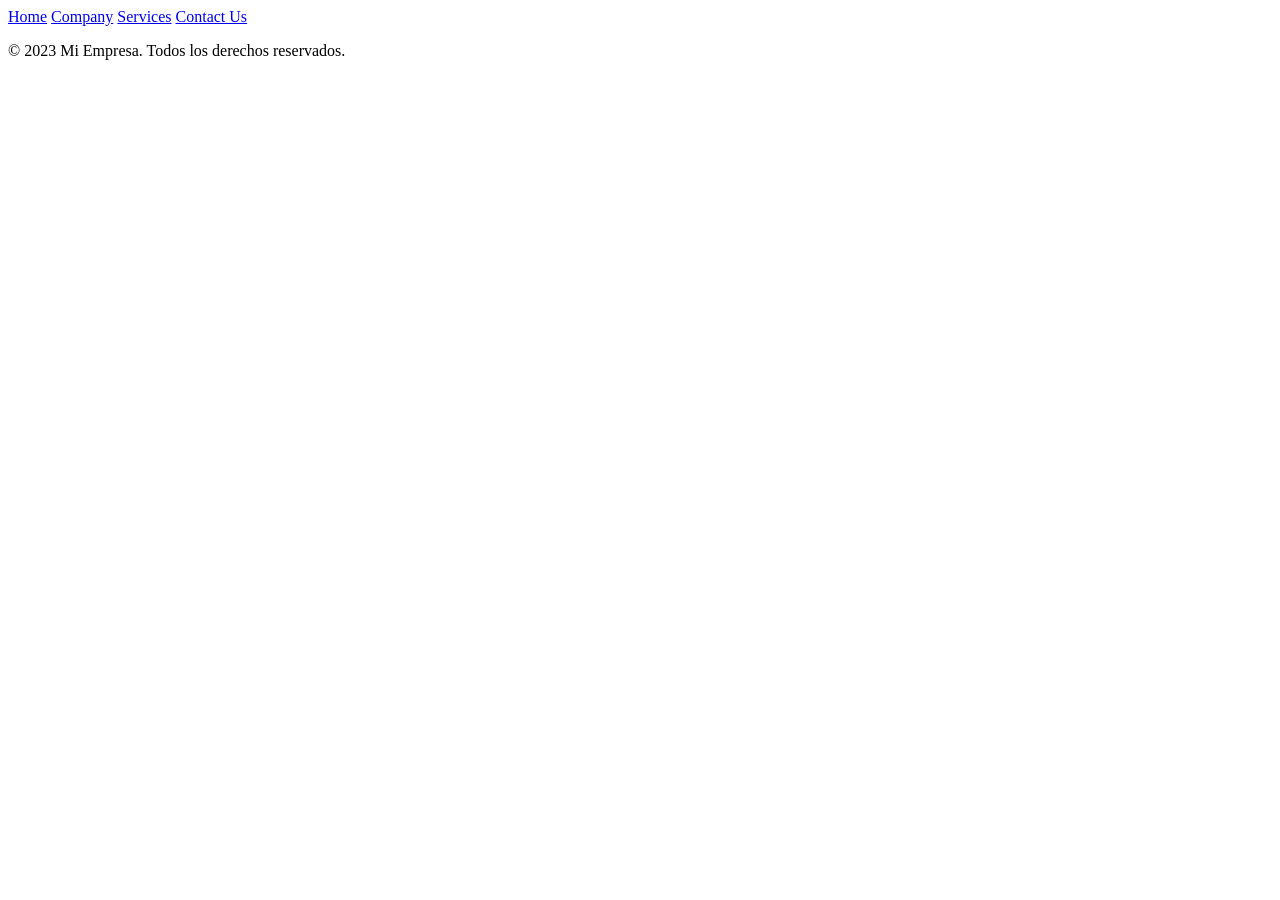
==== index.html @ 9d01617d "add files" ====
<!DOCTYPE html>
<html lang="en">

<head>
    <meta charset="UTF-8">
    <meta name="viewport" content="width=device-width, initial-scale=1.0">
    <title>Website</title>

    <!-- Global styles -->
    <link rel="stylesheet" href="/assets/css/global.css">

    <!-- Page styles -->
    <link rel="stylesheet" href="index.css">

    <!-- CDN Libraries -->
    <!-- Iconos Lucide -->
    <!-- Animaciones -->

</head>

<body>

    <!-- Web Components reutilizables -->
    <app-navbar></app-navbar>

    <main>
        <!-- contenido de la página -->
    </main>

    <app-footer></app-footer>

    <!-- Web Components -->
    <script src="/components/navbar.js"></script>
    <script src="/components/footer.js"></script>

    <!-- CDN Libraries -->
    <!-- Iconos Lucide -->
    <!-- Animaciones -->

    <!-- Global JS -->
    <script src="/assets/js/global.js"></script>

    <!-- Page JS -->
    <script src="index.js"></script>

</body>

</html>
---- assets/css/global.css ----
/* General styles */
---- index.css ----
/* Index Page Styles */
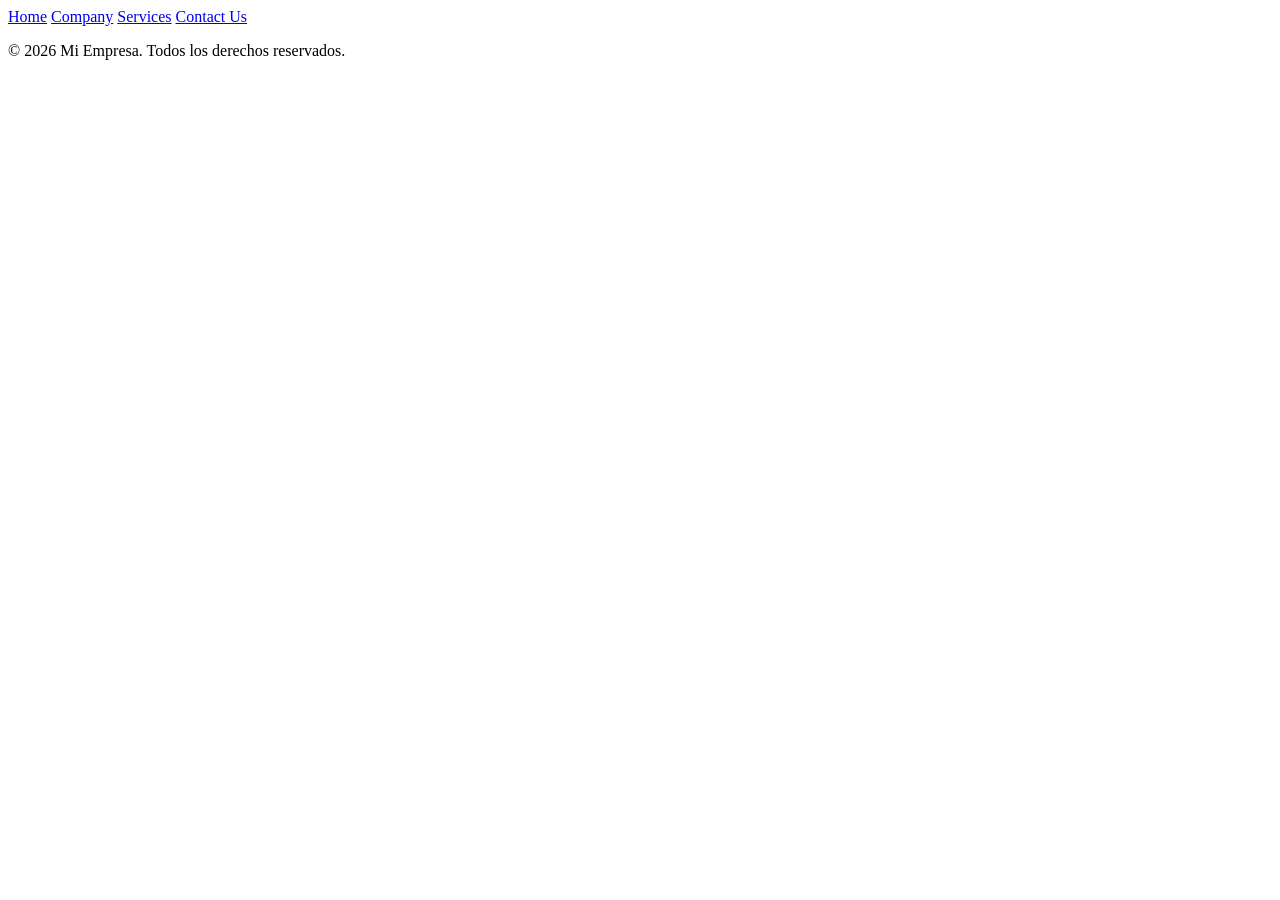
==== commit 20c797c1: "fix error" ====
--- a/index.html
+++ b/index.html
@@ -7,7 +7,7 @@
     <title>Website</title>
 
     <!-- Global styles -->
-    <link rel="stylesheet" href="/assets/css/global.css">
+    <link rel="stylesheet" href="assets/css/global.css">
 
     <!-- Page styles -->
     <link rel="stylesheet" href="index.css">
@@ -30,15 +30,15 @@
     <app-footer></app-footer>
 
     <!-- Web Components -->
-    <script src="/components/navbar.js"></script>
-    <script src="/components/footer.js"></script>
+    <script src="components/navbar.js"></script>
+    <script src="components/footer.js"></script>
 
     <!-- CDN Libraries -->
     <!-- Iconos Lucide -->
     <!-- Animaciones -->
 
     <!-- Global JS -->
-    <script src="/assets/js/global.js"></script>
+    <script src="assets/js/global.js"></script>
 
     <!-- Page JS -->
     <script src="index.js"></script>
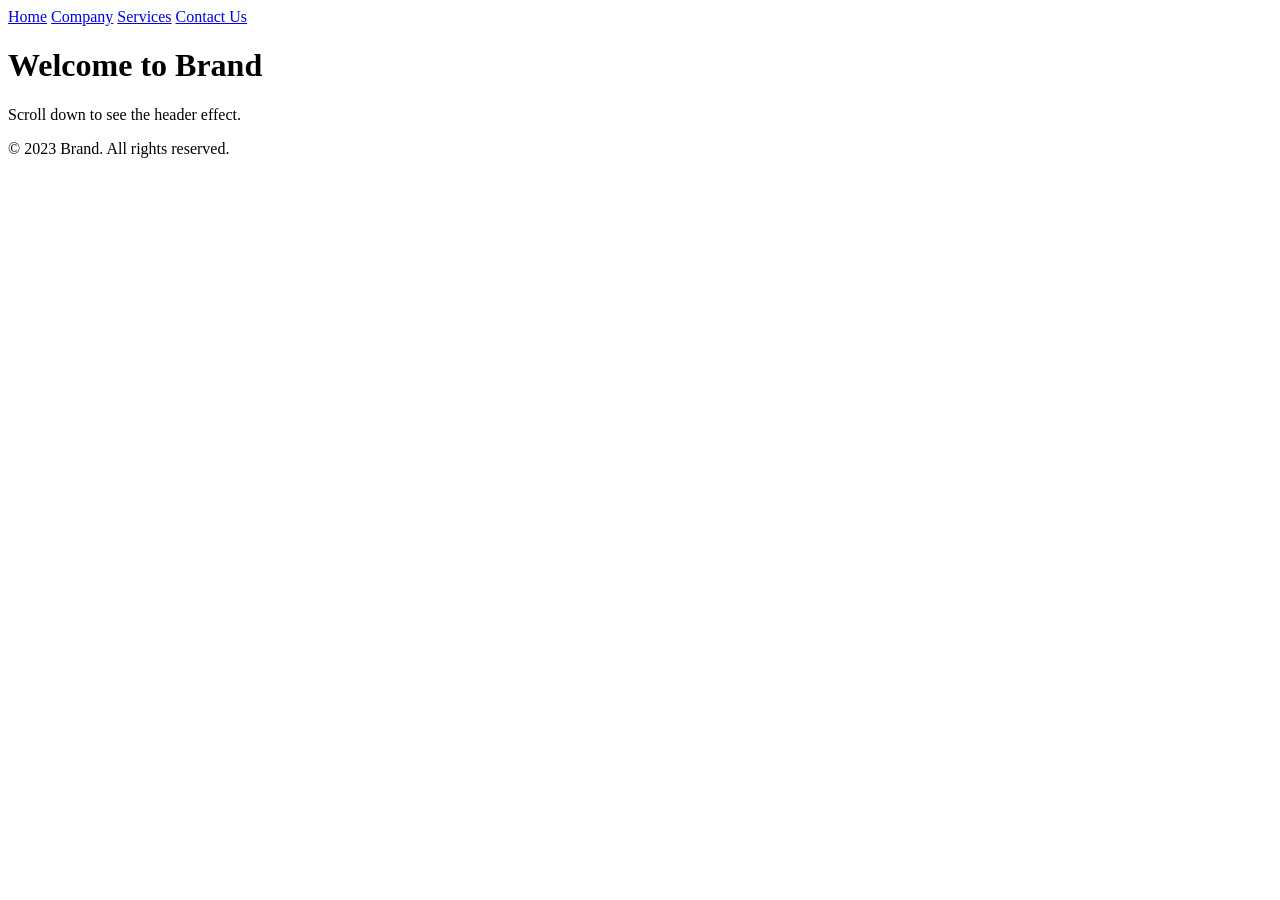
==== commit 74c6d37f: "refactor" ====
--- a/index.html
+++ b/index.html
@@ -12,30 +12,27 @@
     <!-- Page styles -->
     <link rel="stylesheet" href="index.css">
 
-    <!-- CDN Libraries -->
-    <!-- Iconos Lucide -->
-    <!-- Animaciones -->
-
 </head>
 
 <body>
 
-    <!-- Web Components reutilizables -->
-    <app-navbar></app-navbar>
+    <header>
+        <nav>
+            <a href="/index.html">Home</a>
+            <a href="/pages/company/">Company</a>
+            <a href="/pages/services/">Services</a>
+            <a href="/pages/contact/">Contact Us</a>
+        </nav>
+    </header>
 
     <main>
-        <!-- contenido de la página -->
+        <h1>Welcome to Brand</h1>
+        <p>Scroll down to see the header effect.</p>
     </main>
 
-    <app-footer></app-footer>
-
-    <!-- Web Components -->
-    <script src="components/navbar.js"></script>
-    <script src="components/footer.js"></script>
-
-    <!-- CDN Libraries -->
-    <!-- Iconos Lucide -->
-    <!-- Animaciones -->
+    <footer>
+        <p>&copy; 2023 Brand. All rights reserved.</p>
+    </footer>
 
     <!-- Global JS -->
     <script src="assets/js/global.js"></script>
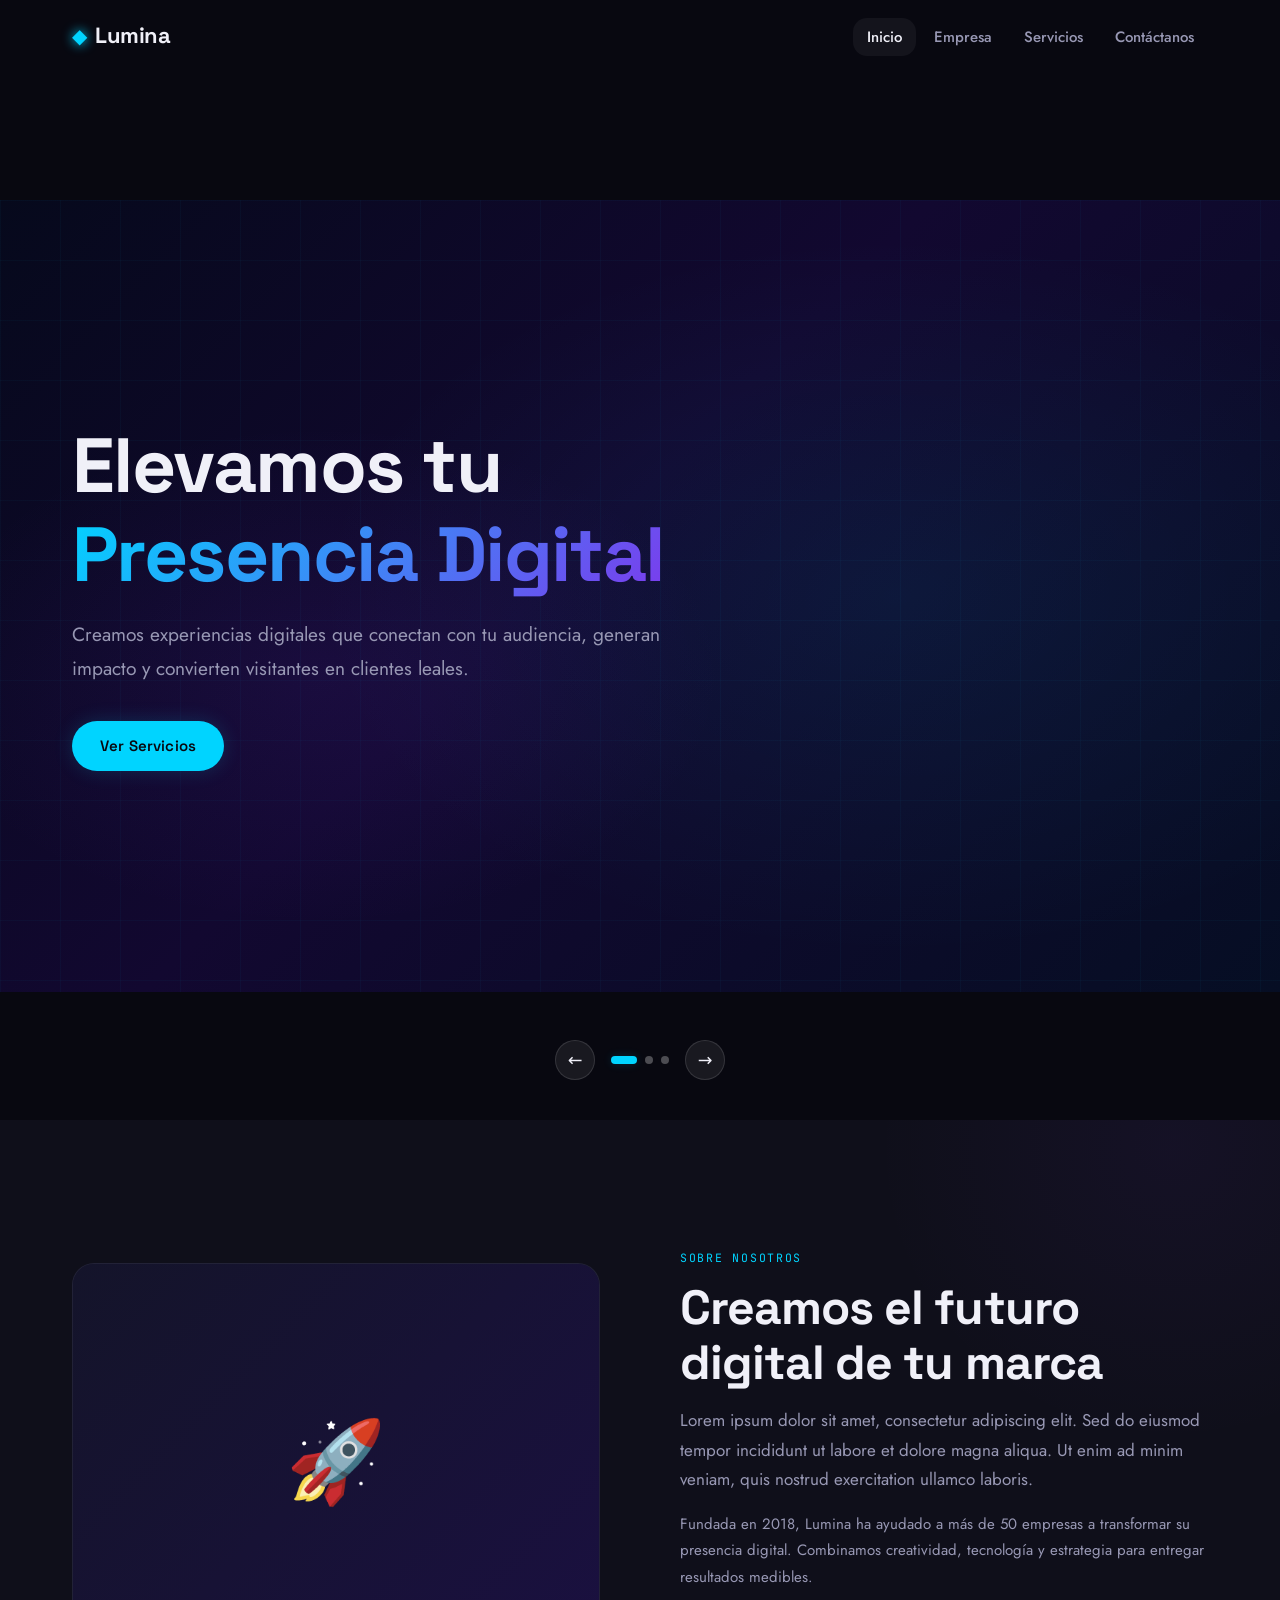
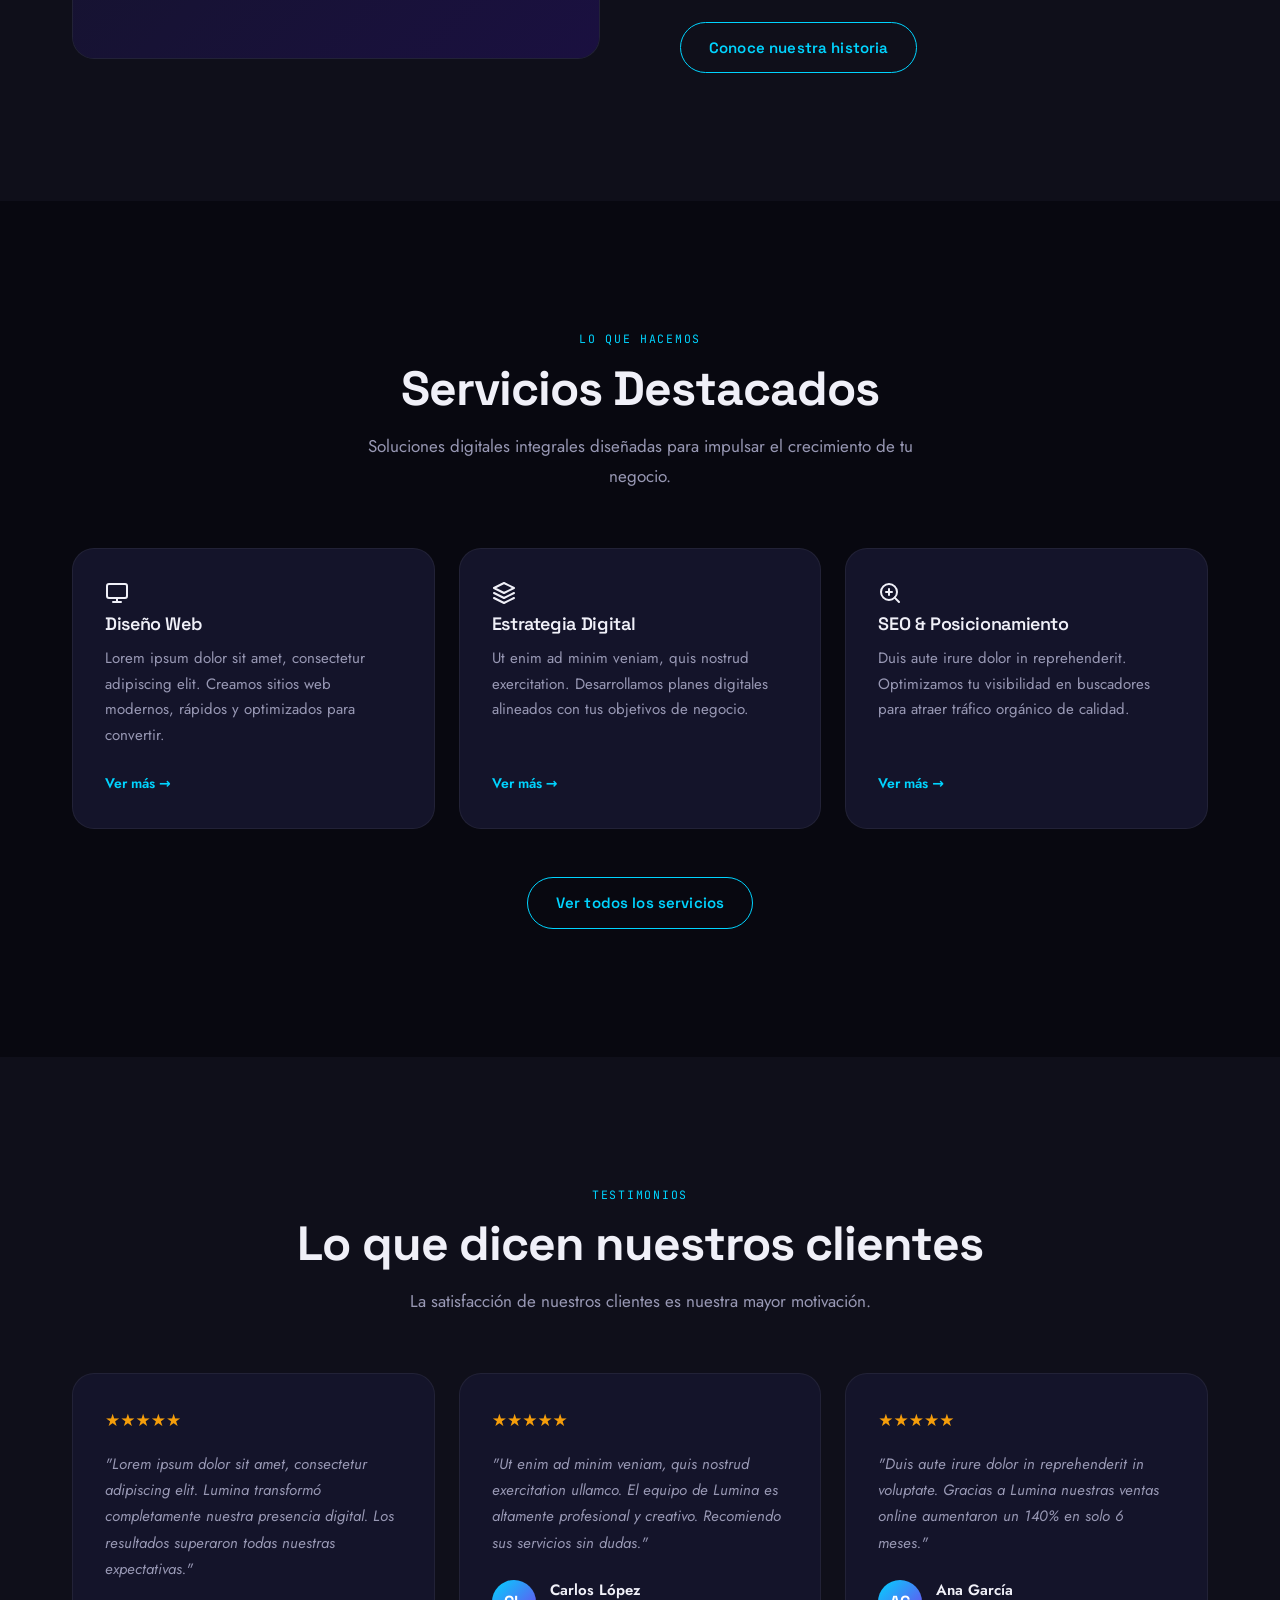
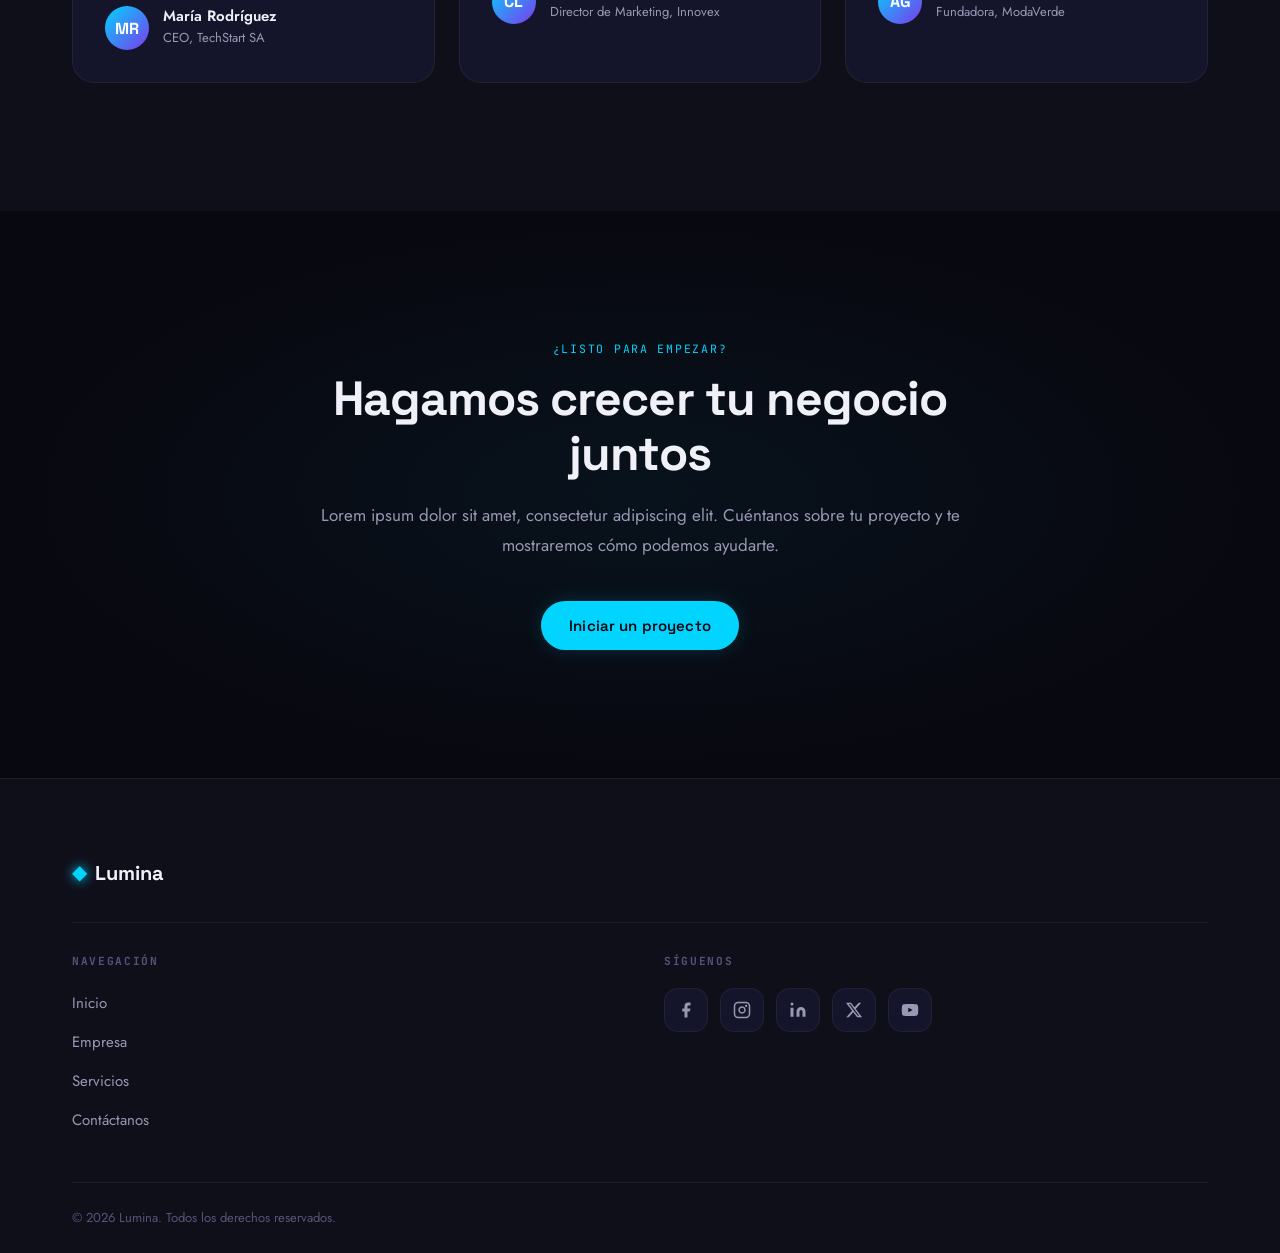
==== commit c3c5befe: "refactor: rebuild site with full responsive design system and 4-page structure" ====
--- a/index.html
+++ b/index.html
@@ -1,45 +1,301 @@
 <!DOCTYPE html>
-<html lang="en">
-
+<html lang="es">
 <head>
-    <meta charset="UTF-8">
-    <meta name="viewport" content="width=device-width, initial-scale=1.0">
-    <title>Website</title>
-
-    <!-- Global styles -->
-    <link rel="stylesheet" href="assets/css/global.css">
-
-    <!-- Page styles -->
-    <link rel="stylesheet" href="index.css">
-
+  <meta charset="UTF-8">
+  <meta name="viewport" content="width=device-width, initial-scale=1.0">
+  <meta name="description" content="Lumina — Agencia digital que eleva tu presencia online con diseño web, estrategia digital, branding y SEO. Contáctanos hoy.">
+  <meta name="robots" content="index, follow">
+  <meta property="og:title" content="Lumina — Agencia Digital">
+  <meta property="og:description" content="Diseño web, estrategia digital y branding para empresas que quieren destacar.">
+  <meta property="og:type" content="website">
+  <title>Lumina — Agencia Digital | Inicio</title>
+  <link rel="preconnect" href="https://fonts.googleapis.com">
+  <link rel="preconnect" href="https://fonts.gstatic.com" crossorigin>
+  <link href="https://fonts.googleapis.com/css2?family=Space+Grotesk:wght@400;500;600;700&family=Jost:wght@400;500;600&family=JetBrains+Mono:wght@400;500&display=swap" rel="stylesheet">
+  <link rel="stylesheet" href="css/styles.css">
 </head>
-
-<body>
-
-    <header>
-        <nav>
-            <a href="/index.html">Home</a>
-            <a href="/pages/company/">Company</a>
-            <a href="/pages/services/">Services</a>
-            <a href="/pages/contact/">Contact Us</a>
+<body class="page-body">
+
+  <a href="#main-content" class="skip-link">Saltar al contenido principal</a>
+
+  <!-- ── HEADER ── -->
+  <header class="site-header" id="site-header" role="banner">
+    <div class="container header-inner">
+      <a href="index.html" class="logo" aria-label="Lumina — Inicio">
+        <span class="logo-mark" aria-hidden="true">◆</span>
+        <span class="logo-text">Lumina</span>
+      </a>
+      <nav class="main-nav" id="main-nav" aria-label="Navegación principal">
+        <ul class="nav-list" role="list">
+          <li><a href="index.html" class="nav-link">Inicio</a></li>
+          <li><a href="empresa.html" class="nav-link">Empresa</a></li>
+          <li><a href="servicios.html" class="nav-link">Servicios</a></li>
+          <li><a href="contacto.html" class="nav-link">Contáctanos</a></li>
+        </ul>
+      </nav>
+      <button class="hamburger" id="hamburger" aria-label="Abrir menú de navegación" aria-expanded="false" aria-controls="mobile-nav">
+        <span aria-hidden="true"></span>
+        <span aria-hidden="true"></span>
+        <span aria-hidden="true"></span>
+      </button>
+    </div>
+  </header>
+
+  <!-- Mobile nav drawer -->
+  <nav class="mobile-nav" id="mobile-nav" aria-label="Navegación móvil" aria-hidden="true">
+    <ul class="mobile-nav-list" role="list">
+      <li><a href="index.html">Inicio</a></li>
+      <li><a href="empresa.html">Empresa</a></li>
+      <li><a href="servicios.html">Servicios</a></li>
+      <li><a href="contacto.html" class="btn-nav-mobile">Contáctanos</a></li>
+    </ul>
+  </nav>
+
+  <main id="main-content">
+
+    <!-- ── HERO SLIDER ── -->
+    <section class="hero" aria-label="Slider principal">
+      <div class="slider" id="hero-slider" aria-label="Presentación de servicios" role="region">
+
+        <!-- Slide 1 -->
+        <article class="slide slide-1 active" aria-hidden="false">
+          <div class="slide-grid" aria-hidden="true"></div>
+          <div class="container slide-content">
+            <h1>Elevamos tu<br><span class="gradient-text">Presencia Digital</span></h1>
+            <p>Creamos experiencias digitales que conectan con tu audiencia, generan impacto y convierten visitantes en clientes leales.</p>
+            <div class="slide-actions">
+              <a href="servicios.html" class="btn btn-primary">Ver Servicios</a>
+            </div>
+          </div>
+        </article>
+
+        <!-- Slide 2 -->
+        <article class="slide slide-2" aria-hidden="true">
+          <div class="slide-grid" aria-hidden="true"></div>
+          <div class="container slide-content">
+            <span class="slide-badge">Diseño &amp; Estrategia</span>
+            <h1>Soluciones que<br><span class="gradient-text">Transforman Negocios</span></h1>
+            <p>Lorem ipsum dolor sit amet, consectetur adipiscing elit. Desde branding hasta desarrollo web, ofrecemos soluciones integrales para tu empresa.</p>
+            <div class="slide-actions">
+              <a href="contacto.html" class="btn btn-primary">Empieza Hoy</a>
+            </div>
+          </div>
+        </article>
+
+        <!-- Slide 3 -->
+        <article class="slide slide-3" aria-hidden="true">
+          <div class="slide-grid" aria-hidden="true"></div>
+          <div class="container slide-content">
+            <span class="slide-badge">Resultados Reales</span>
+            <h1>Resultados que<br><span class="gradient-text">Hablan por Sí Solos</span></h1>
+            <p>Más de 200 proyectos entregados, 50+ clientes satisfechos y una trayectoria de crecimiento constante avalan nuestro trabajo.</p>
+            <div class="slide-actions">
+              <a href="contacto.html" class="btn btn-primary">Contáctanos</a>
+            </div>
+          </div>
+        </article>
+
+      </div><!-- /slider -->
+
+      <!-- Slider controls -->
+      <div class="slider-controls" aria-label="Controles del slider">
+        <button class="slider-btn" id="slider-prev" aria-label="Diapositiva anterior">&#8592;</button>
+        <div class="slider-dots" role="tablist" aria-label="Indicadores de diapositiva">
+          <button class="dot active" role="tab" aria-selected="true" aria-label="Ir a diapositiva 1"></button>
+          <button class="dot" role="tab" aria-selected="false" aria-label="Ir a diapositiva 2"></button>
+          <button class="dot" role="tab" aria-selected="false" aria-label="Ir a diapositiva 3"></button>
+        </div>
+        <button class="slider-btn" id="slider-next" aria-label="Siguiente diapositiva">&#8594;</button>
+      </div>
+    </section>
+
+    <!-- ── INTRO / ABOUT BRIEF ── -->
+    <section class="intro-section" aria-labelledby="intro-heading">
+      <div class="container intro-grid">
+        <!-- Image -->
+        <div class="intro-image-wrap" data-reveal="left">
+          <div class="image-ph" role="img" aria-label="Equipo Lumina trabajando">🚀</div>
+        </div>
+
+        <!-- Text -->
+        <div data-reveal="right">
+          <span class="label">Sobre Nosotros</span>
+          <h2 id="intro-heading" class="section-title">Creamos el futuro<br>digital de tu marca</h2>
+          <p class="section-sub">Lorem ipsum dolor sit amet, consectetur adipiscing elit. Sed do eiusmod tempor incididunt ut labore et dolore magna aliqua. Ut enim ad minim veniam, quis nostrud exercitation ullamco laboris.</p>
+          <p style="color:var(--text-2);margin-top:1rem;line-height:1.75;font-size:0.9375rem;">Fundada en 2018, Lumina ha ayudado a más de 50 empresas a transformar su presencia digital. Combinamos creatividad, tecnología y estrategia para entregar resultados medibles.</p>
+          <div style="margin-top:2rem;">
+            <a href="empresa.html" class="btn btn-outline">Conoce nuestra historia</a>
+          </div>
+
+        </div>
+      </div>
+    </section>
+
+    <!-- ── SERVICES PREVIEW ── -->
+    <section aria-labelledby="services-heading">
+      <div class="container">
+        <div class="section-header centered" data-reveal>
+          <span class="label">Lo que hacemos</span>
+          <h2 id="services-heading" class="section-title">Servicios Destacados</h2>
+          <p class="section-sub">Soluciones digitales integrales diseñadas para impulsar el crecimiento de tu negocio.</p>
+        </div>
+
+        <div class="cards-grid" role="list">
+          <!-- Card 1 -->
+          <article class="card" data-reveal data-delay="1" role="listitem">
+            <div class="card-icon" aria-hidden="true">
+              <svg viewBox="0 0 24 24" aria-hidden="true"><rect x="2" y="3" width="20" height="14" rx="2"/><path d="M8 21h8M12 17v4"/></svg>
+            </div>
+            <h3 class="card-title">Diseño Web</h3>
+            <p class="card-desc">Lorem ipsum dolor sit amet, consectetur adipiscing elit. Creamos sitios web modernos, rápidos y optimizados para convertir.</p>
+            <a href="servicios.html" class="card-link" aria-label="Ver más sobre Diseño Web">Ver más →</a>
+          </article>
+
+          <!-- Card 2 -->
+          <article class="card" data-reveal data-delay="2" role="listitem">
+            <div class="card-icon" aria-hidden="true">
+              <svg viewBox="0 0 24 24" aria-hidden="true"><path d="M12 2L2 7l10 5 10-5-10-5M2 17l10 5 10-5M2 12l10 5 10-5"/></svg>
+            </div>
+            <h3 class="card-title">Estrategia Digital</h3>
+            <p class="card-desc">Ut enim ad minim veniam, quis nostrud exercitation. Desarrollamos planes digitales alineados con tus objetivos de negocio.</p>
+            <a href="servicios.html" class="card-link" aria-label="Ver más sobre Estrategia Digital">Ver más →</a>
+          </article>
+
+          <!-- Card 3 -->
+          <article class="card" data-reveal data-delay="3" role="listitem">
+            <div class="card-icon" aria-hidden="true">
+              <svg viewBox="0 0 24 24" aria-hidden="true"><circle cx="11" cy="11" r="8"/><path d="m21 21-4.35-4.35M11 8v6M8 11h6"/></svg>
+            </div>
+            <h3 class="card-title">SEO &amp; Posicionamiento</h3>
+            <p class="card-desc">Duis aute irure dolor in reprehenderit. Optimizamos tu visibilidad en buscadores para atraer tráfico orgánico de calidad.</p>
+            <a href="servicios.html" class="card-link" aria-label="Ver más sobre SEO">Ver más →</a>
+          </article>
+        </div>
+
+        <div style="text-align:center;margin-top:3rem;" data-reveal>
+          <a href="servicios.html" class="btn btn-outline">Ver todos los servicios</a>
+        </div>
+      </div>
+    </section>
+
+    <!-- ── TESTIMONIALS ── -->
+    <section class="testimonials" aria-labelledby="testimonials-heading">
+      <div class="container">
+        <div class="section-header centered" data-reveal>
+          <span class="label">Testimonios</span>
+          <h2 id="testimonials-heading" class="section-title">Lo que dicen nuestros clientes</h2>
+          <p class="section-sub">La satisfacción de nuestros clientes es nuestra mayor motivación.</p>
+        </div>
+
+        <div class="testimonials-grid" role="list">
+          <article class="testimonial-card" data-reveal data-delay="1" role="listitem">
+            <div class="stars" aria-label="5 de 5 estrellas">★★★★★</div>
+            <p class="testimonial-text">"Lorem ipsum dolor sit amet, consectetur adipiscing elit. Lumina transformó completamente nuestra presencia digital. Los resultados superaron todas nuestras expectativas."</p>
+            <div class="author">
+              <div class="author-avatar" aria-hidden="true">MR</div>
+              <div>
+                <div class="author-name">María Rodríguez</div>
+                <div class="author-role">CEO, TechStart SA</div>
+              </div>
+            </div>
+          </article>
+
+          <article class="testimonial-card" data-reveal data-delay="2" role="listitem">
+            <div class="stars" aria-label="5 de 5 estrellas">★★★★★</div>
+            <p class="testimonial-text">"Ut enim ad minim veniam, quis nostrud exercitation ullamco. El equipo de Lumina es altamente profesional y creativo. Recomiendo sus servicios sin dudas."</p>
+            <div class="author">
+              <div class="author-avatar" aria-hidden="true">CL</div>
+              <div>
+                <div class="author-name">Carlos López</div>
+                <div class="author-role">Director de Marketing, Innovex</div>
+              </div>
+            </div>
+          </article>
+
+          <article class="testimonial-card" data-reveal data-delay="3" role="listitem">
+            <div class="stars" aria-label="5 de 5 estrellas">★★★★★</div>
+            <p class="testimonial-text">"Duis aute irure dolor in reprehenderit in voluptate. Gracias a Lumina nuestras ventas online aumentaron un 140% en solo 6 meses."</p>
+            <div class="author">
+              <div class="author-avatar" aria-hidden="true">AG</div>
+              <div>
+                <div class="author-name">Ana García</div>
+                <div class="author-role">Fundadora, ModaVerde</div>
+              </div>
+            </div>
+          </article>
+        </div>
+      </div>
+    </section>
+
+    <!-- ── CTA ── -->
+    <section class="cta-section" aria-labelledby="cta-heading">
+      <div class="container">
+        <div class="cta-inner" data-reveal>
+          <span class="label">¿Listo para empezar?</span>
+          <h2 id="cta-heading">Hagamos crecer tu negocio juntos</h2>
+          <p>Lorem ipsum dolor sit amet, consectetur adipiscing elit. Cuéntanos sobre tu proyecto y te mostraremos cómo podemos ayudarte.</p>
+          <div class="cta-actions">
+            <a href="contacto.html" class="btn btn-primary">Iniciar un proyecto</a>
+          </div>
+        </div>
+      </div>
+    </section>
+
+  </main>
+
+  <!-- ── FOOTER ── -->
+  <footer class="site-footer" role="contentinfo">
+    <div class="container">
+      <!-- Brand row -->
+      <div class="footer-brand-row">
+        <span class="logo-mark" aria-hidden="true">◆</span>
+        <span class="footer-logo-text">Lumina</span>
+      </div>
+
+      <!-- Two columns -->
+      <div class="footer-cols">
+        <!-- Col 1: Navigation -->
+        <nav aria-label="Navegación del pie de página">
+          <h2 class="footer-col-title">Navegación</h2>
+          <ul class="footer-nav-list" role="list">
+            <li><a href="index.html">Inicio</a></li>
+            <li><a href="empresa.html">Empresa</a></li>
+            <li><a href="servicios.html">Servicios</a></li>
+            <li><a href="contacto.html">Contáctanos</a></li>
+          </ul>
         </nav>
-    </header>
-
-    <main>
-        <h1>Welcome to Brand</h1>
-        <p>Scroll down to see the header effect.</p>
-    </main>
-
-    <footer>
-        <p>&copy; 2023 Brand. All rights reserved.</p>
-    </footer>
-
-    <!-- Global JS -->
-    <script src="assets/js/global.js"></script>
-
-    <!-- Page JS -->
-    <script src="index.js"></script>
-
+
+        <!-- Col 2: Social -->
+        <div>
+          <h2 class="footer-col-title">Síguenos</h2>
+          <div class="social-links" aria-label="Redes sociales">
+            <a href="#" class="social-link" aria-label="Facebook" rel="noopener noreferrer" target="_blank">
+              <svg viewBox="0 0 24 24" aria-hidden="true"><path d="M18 2h-3a5 5 0 0 0-5 5v3H7v4h3v8h4v-8h3l1-4h-4V7a1 1 0 0 1 1-1h3z"/></svg>
+            </a>
+            <a href="#" class="social-link" aria-label="Instagram" rel="noopener noreferrer" target="_blank">
+              <svg viewBox="0 0 24 24" aria-hidden="true"><rect x="2" y="2" width="20" height="20" rx="5" ry="5" style="fill:none;stroke:currentColor;stroke-width:2"/><path d="M16 11.37A4 4 0 1 1 12.63 8 4 4 0 0 1 16 11.37z" style="fill:none;stroke:currentColor;stroke-width:2"/><circle cx="17.5" cy="6.5" r="1.5"/></svg>
+            </a>
+            <a href="#" class="social-link" aria-label="LinkedIn" rel="noopener noreferrer" target="_blank">
+              <svg viewBox="0 0 24 24" aria-hidden="true"><path d="M16 8a6 6 0 0 1 6 6v7h-4v-7a2 2 0 0 0-2-2 2 2 0 0 0-2 2v7h-4v-7a6 6 0 0 1 6-6z"/><rect x="2" y="9" width="4" height="12"/><circle cx="4" cy="4" r="2"/></svg>
+            </a>
+            <a href="#" class="social-link" aria-label="X / Twitter" rel="noopener noreferrer" target="_blank">
+              <svg viewBox="0 0 24 24" aria-hidden="true"><path d="M18.244 2.25h3.308l-7.227 8.26 8.502 11.24H16.17l-5.214-6.817L4.99 21.75H1.68l7.73-8.835L1.254 2.25H8.08l4.713 6.231zm-1.161 17.52h1.833L7.084 4.126H5.117z"/></svg>
+            </a>
+            <a href="#" class="social-link" aria-label="YouTube" rel="noopener noreferrer" target="_blank">
+              <svg viewBox="0 0 24 24" aria-hidden="true"><path d="M22.54 6.42a2.78 2.78 0 0 0-1.94-1.96C18.88 4 12 4 12 4s-6.88 0-8.6.46a2.78 2.78 0 0 0-1.94 1.96A29 29 0 0 0 1 12a29 29 0 0 0 .46 5.58A2.78 2.78 0 0 0 3.4 19.6C5.12 20 12 20 12 20s6.88 0 8.6-.46a2.78 2.78 0 0 0 1.94-1.96A29 29 0 0 0 23 12a29 29 0 0 0-.46-5.58z"/><polygon points="9.75 15.02 15.5 12 9.75 8.98 9.75 15.02" style="fill:var(--bg)"/></svg>
+            </a>
+          </div>
+        </div>
+      </div>
+    </div>
+
+    <div class="footer-bottom">
+      <div class="container" style="display:flex;flex-wrap:wrap;justify-content:space-between;align-items:center;gap:0.5rem;">
+        <p class="footer-copy">&copy; 2026 Lumina. Todos los derechos reservados.</p>
+      </div>
+    </div>
+  </footer>
+
+  <script src="js/main.js"></script>
 </body>
-
 </html>
--- a/css/styles.css
+++ b/css/styles.css
@@ -0,0 +1,1308 @@
+/* =============================================================
+   LUMINA — Global Stylesheet v1.0
+   Dark-first · Mobile-first · Neon accents · SEO-ready
+   ============================================================= */
+
+/* ── 1. DESIGN TOKENS ── */
+:root {
+  /* Background palette */
+  --bg: #080810;
+  --bg-surface: #0f0f1a;
+  --bg-card: #14142a;
+  --bg-card-hover: #1a1a32;
+
+  /* Borders */
+  --border: rgba(255, 255, 255, 0.06);
+  --border-md: rgba(255, 255, 255, 0.12);
+
+  /* Accent colors */
+  --accent: #00d4ff;
+  --accent-hover: #33ddff;
+  --accent-glow: rgba(0, 212, 255, 0.16);
+  --accent-2: #7c3aed;
+  --accent-2-glow: rgba(124, 58, 237, 0.16);
+  --accent-amber: #f59e0b;
+
+  /* Text */
+  --text: #f0f0f8;
+  --text-2: #9898b4;
+  --text-3: #54547a;
+
+  /* Typography */
+  --font-display: 'Space Grotesk', system-ui, sans-serif;
+  --font-body: 'Jost', system-ui, -apple-system, sans-serif;
+  --font-mono: 'JetBrains Mono', 'Fira Code', monospace;
+
+  /* Fluid type scale */
+  --h1: clamp(2.4rem, 6vw, 5rem);
+  --h2: clamp(1.9rem, 4vw, 3rem);
+  --h3: clamp(1.2rem, 2.5vw, 1.625rem);
+  --body-size: clamp(1rem, 1.5vw, 1.0625rem);
+
+  /* Spacing */
+  --container: 1200px;
+  --pad: clamp(1rem, 4vw, 2rem);
+  --section: clamp(5rem, 10vw, 9rem);
+
+  /* Border radius */
+  --r-sm: 8px;
+  --r-md: 14px;
+  --r-lg: 22px;
+  --r-xl: 40px;
+
+  /* Shadows */
+  --shadow: 0 8px 32px rgba(0, 0, 0, 0.55);
+  --shadow-sm: 0 2px 8px rgba(0, 0, 0, 0.4);
+  --glow: 0 0 24px var(--accent-glow);
+
+  /* Transitions */
+  --ease: cubic-bezier(0.4, 0, 0.2, 1);
+  --t: 0.25s var(--ease);
+  --t-slow: 0.4s var(--ease);
+}
+
+/* ── 2. RESET & BASE ── */
+*, *::before, *::after {
+  box-sizing: border-box;
+  margin: 0;
+  padding: 0;
+}
+
+html {
+  scroll-behavior: smooth;
+  -webkit-text-size-adjust: 100%;
+}
+
+body {
+  font-family: var(--font-body);
+  font-size: var(--body-size);
+  line-height: 1.7;
+  color: var(--text);
+  background: var(--bg);
+  overflow-x: hidden;
+  -webkit-font-smoothing: antialiased;
+  -moz-osx-font-smoothing: grayscale;
+}
+
+img, video {
+  max-width: 100%;
+  height: auto;
+  display: block;
+}
+
+a {
+  color: inherit;
+  text-decoration: none;
+}
+
+ul, ol { list-style: none; }
+
+button {
+  border: none;
+  background: none;
+  cursor: pointer;
+  font-family: inherit;
+  font-size: inherit;
+  color: inherit;
+}
+
+input, textarea, select {
+  font-family: inherit;
+  font-size: inherit;
+}
+
+h1, h2, h3, h4, h5, h6 {
+  font-family: var(--font-display);
+  font-weight: 700;
+  line-height: 1.15;
+  letter-spacing: -0.02em;
+  color: var(--text);
+}
+
+/* ── 3. LAYOUT ── */
+.container {
+  width: 100%;
+  max-width: var(--container);
+  margin-inline: auto;
+  padding-inline: var(--pad);
+}
+
+section {
+  padding-block: var(--section);
+}
+
+/* ── 4. TYPOGRAPHY UTILITIES ── */
+.label {
+  font-family: var(--font-mono);
+  font-size: 0.72rem;
+  letter-spacing: 0.15em;
+  text-transform: uppercase;
+  color: var(--accent);
+  display: block;
+  margin-bottom: 0.75rem;
+}
+
+.section-title {
+  font-size: var(--h2);
+  margin-bottom: 1rem;
+}
+
+.section-sub {
+  font-size: var(--body-size);
+  color: var(--text-2);
+  max-width: 58ch;
+  line-height: 1.75;
+}
+
+.gradient-text {
+  background: linear-gradient(135deg, var(--accent) 0%, var(--accent-2) 100%);
+  -webkit-background-clip: text;
+  -webkit-text-fill-color: transparent;
+  background-clip: text;
+}
+
+.text-center { text-align: center; }
+
+/* ── 5. BUTTONS ── */
+.btn {
+  display: inline-flex;
+  align-items: center;
+  justify-content: center;
+  gap: 0.5rem;
+  padding: 0.75rem 1.75rem;
+  border-radius: var(--r-xl);
+  font-family: var(--font-display);
+  font-size: 0.9375rem;
+  font-weight: 600;
+  letter-spacing: 0.01em;
+  transition: var(--t);
+  white-space: nowrap;
+  cursor: pointer;
+}
+
+.btn-primary {
+  background: var(--accent);
+  color: #080810;
+  box-shadow: 0 0 20px var(--accent-glow);
+}
+.btn-primary:hover {
+  background: var(--accent-hover);
+  box-shadow: 0 0 32px rgba(0, 212, 255, 0.35);
+  transform: translateY(-2px);
+}
+
+.btn-secondary {
+  background: var(--accent-2);
+  color: #fff;
+  box-shadow: 0 0 20px var(--accent-2-glow);
+}
+.btn-secondary:hover {
+  background: #8b46f5;
+  box-shadow: 0 0 32px rgba(124, 58, 237, 0.35);
+  transform: translateY(-2px);
+}
+
+.btn-outline {
+  background: transparent;
+  color: var(--accent);
+  border: 1px solid var(--accent);
+}
+.btn-outline:hover {
+  background: var(--accent);
+  color: #080810;
+  box-shadow: var(--glow);
+  transform: translateY(-2px);
+}
+
+/* ── 6. HEADER & NAVIGATION ── */
+.site-header {
+  position: fixed;
+  top: 0;
+  left: 0;
+  right: 0;
+  z-index: 100;
+  transition: background var(--t-slow), border-color var(--t-slow), backdrop-filter var(--t-slow);
+  border-bottom: 1px solid transparent;
+}
+
+.site-header.scrolled {
+  background: rgba(8, 8, 16, 0.9);
+  backdrop-filter: blur(18px);
+  -webkit-backdrop-filter: blur(18px);
+  border-bottom-color: var(--border);
+}
+
+.header-inner {
+  display: flex;
+  align-items: center;
+  justify-content: space-between;
+  height: 72px;
+  gap: 2rem;
+}
+
+.logo {
+  display: flex;
+  align-items: center;
+  gap: 0.5rem;
+  font-family: var(--font-display);
+  font-size: 1.375rem;
+  font-weight: 700;
+  letter-spacing: -0.02em;
+  color: var(--text);
+  transition: color var(--t);
+  flex-shrink: 0;
+}
+.logo:hover { color: var(--accent); }
+
+.logo-mark {
+  color: var(--accent);
+  font-size: 1.25rem;
+  filter: drop-shadow(0 0 6px var(--accent));
+}
+
+/* Desktop nav */
+.main-nav { display: none; }
+
+@media (min-width: 768px) {
+  .main-nav { display: flex; }
+}
+
+.nav-list {
+  display: flex;
+  align-items: center;
+  gap: 0.25rem;
+}
+
+.nav-link {
+  font-size: 0.9375rem;
+  font-weight: 500;
+  color: var(--text-2);
+  padding: 0.5rem 0.875rem;
+  border-radius: var(--r-md);
+  transition: var(--t);
+}
+.nav-link:hover,
+.nav-link.active {
+  color: var(--text);
+  background: rgba(255, 255, 255, 0.05);
+}
+
+/* Hamburger button */
+.hamburger {
+  display: flex;
+  flex-direction: column;
+  justify-content: center;
+  align-items: center;
+  width: 44px;
+  height: 44px;
+  gap: 5px;
+  border-radius: var(--r-sm);
+  border: 1px solid var(--border);
+  transition: var(--t);
+}
+.hamburger:hover {
+  border-color: var(--accent);
+  background: var(--accent-glow);
+}
+@media (min-width: 768px) {
+  .hamburger { display: none; }
+}
+
+.hamburger span {
+  display: block;
+  width: 20px;
+  height: 2px;
+  background: var(--text);
+  border-radius: 2px;
+  transition: var(--t);
+  transform-origin: center;
+}
+.hamburger.open span:nth-child(1) { transform: translateY(7px) rotate(45deg); }
+.hamburger.open span:nth-child(2) { opacity: 0; transform: scaleX(0); }
+.hamburger.open span:nth-child(3) { transform: translateY(-7px) rotate(-45deg); }
+
+/* Mobile nav drawer */
+.mobile-nav {
+  position: fixed;
+  top: 72px;
+  left: 0;
+  right: 0;
+  background: rgba(8, 8, 16, 0.98);
+  backdrop-filter: blur(20px);
+  -webkit-backdrop-filter: blur(20px);
+  border-bottom: 1px solid var(--border);
+  padding: 1.5rem var(--pad) 2rem;
+  z-index: 99;
+  transform: translateY(-110%);
+  opacity: 0;
+  transition: transform var(--t-slow), opacity var(--t-slow);
+  pointer-events: none;
+}
+.mobile-nav.open {
+  transform: translateY(0);
+  opacity: 1;
+  pointer-events: all;
+}
+@media (min-width: 768px) {
+  .mobile-nav { display: none; }
+}
+
+.mobile-nav-list {
+  display: flex;
+  flex-direction: column;
+  gap: 0.5rem;
+}
+.mobile-nav-list a {
+  display: block;
+  padding: 0.875rem 1rem;
+  border-radius: var(--r-md);
+  font-size: 1.0625rem;
+  font-weight: 500;
+  color: var(--text-2);
+  transition: var(--t);
+  border: 1px solid transparent;
+}
+.mobile-nav-list a:hover,
+.mobile-nav-list a.active {
+  background: var(--bg-card);
+  color: var(--text);
+  border-color: var(--border);
+}
+
+/* Offset body for fixed header */
+.page-body {
+  padding-top: 72px;
+}
+
+/* ── 7. HERO SLIDER ── */
+.hero {
+  position: relative;
+  overflow: hidden;
+}
+
+.slider {
+  position: relative;
+}
+
+.slide {
+  display: none;
+  position: relative;
+  width: 100%;
+  /* Mobile: taller/portrait feel */
+  height: clamp(500px, 88vh, 700px);
+  align-items: center;
+  overflow: hidden;
+}
+
+@media (min-width: 768px) {
+  .slide {
+    /* Desktop: wide/horizontal feel */
+    height: clamp(580px, 88vh, 840px);
+  }
+}
+
+.slide.active {
+  display: flex;
+}
+
+/* Gradient placeholder backgrounds */
+.slide::before {
+  content: '';
+  position: absolute;
+  inset: 0;
+  z-index: 0;
+  background-size: cover;
+  background-position: center;
+}
+
+.slide-1::before {
+  background: linear-gradient(135deg, #06091c 0%, #120830 45%, #060e24 100%);
+}
+.slide-2::before {
+  background: linear-gradient(135deg, #091a06 0%, #060e30 45%, #180830 100%);
+}
+.slide-3::before {
+  background: linear-gradient(135deg, #1a0608 0%, #0c0618 45%, #06101c 100%);
+}
+
+/* Ambient glow overlays */
+.slide::after {
+  content: '';
+  position: absolute;
+  inset: 0;
+  background:
+    radial-gradient(ellipse 65% 65% at 70% 50%, rgba(0, 212, 255, 0.07) 0%, transparent 70%),
+    radial-gradient(ellipse 45% 45% at 25% 60%, rgba(124, 58, 237, 0.09) 0%, transparent 70%);
+  z-index: 1;
+  pointer-events: none;
+}
+
+/* Decorative grid lines */
+.slide-grid {
+  position: absolute;
+  inset: 0;
+  background-image:
+    linear-gradient(rgba(0, 212, 255, 0.03) 1px, transparent 1px),
+    linear-gradient(90deg, rgba(0, 212, 255, 0.03) 1px, transparent 1px);
+  background-size: 60px 60px;
+  z-index: 1;
+  pointer-events: none;
+}
+
+.slide-content {
+  position: relative;
+  z-index: 2;
+  padding-block: 2rem;
+}
+
+.slide h1 {
+  font-size: var(--h1);
+  color: var(--text);
+  margin-bottom: 1.25rem;
+  max-width: 14ch;
+}
+
+.slide p {
+  font-size: clamp(1rem, 2vw, 1.2rem);
+  color: var(--text-2);
+  max-width: 52ch;
+  margin-bottom: 2.25rem;
+  line-height: 1.75;
+}
+
+.slide-actions {
+  display: flex;
+  flex-wrap: wrap;
+  gap: 1rem;
+  align-items: center;
+}
+
+/* Slider controls */
+.slider-controls {
+  position: absolute;
+  bottom: 2.5rem;
+  left: 0;
+  right: 0;
+  z-index: 10;
+  display: flex;
+  align-items: center;
+  justify-content: center;
+  gap: 1rem;
+}
+
+.slider-dots {
+  display: flex;
+  gap: 0.5rem;
+  align-items: center;
+}
+
+.dot {
+  width: 8px;
+  height: 8px;
+  border-radius: 50%;
+  background: rgba(255, 255, 255, 0.28);
+  transition: var(--t);
+  cursor: pointer;
+  border: none;
+  padding: 0;
+}
+.dot.active {
+  background: var(--accent);
+  width: 26px;
+  border-radius: 4px;
+  box-shadow: 0 0 10px var(--accent-glow);
+}
+
+.slider-btn {
+  width: 40px;
+  height: 40px;
+  border-radius: 50%;
+  background: rgba(255, 255, 255, 0.07);
+  border: 1px solid var(--border-md);
+  color: var(--text);
+  display: flex;
+  align-items: center;
+  justify-content: center;
+  transition: var(--t);
+  font-size: 1.1rem;
+}
+.slider-btn:hover {
+  background: var(--accent);
+  border-color: var(--accent);
+  color: #080810;
+  box-shadow: 0 0 14px var(--accent-glow);
+}
+
+/* ── 8. HOME — SECTIONS ── */
+
+/* Intro/About brief */
+.intro-section {
+  background: var(--bg-surface);
+  position: relative;
+  overflow: hidden;
+}
+.intro-section::before {
+  content: '';
+  position: absolute;
+  top: -40%;
+  right: -15%;
+  width: 600px;
+  height: 600px;
+  background: radial-gradient(circle, rgba(124, 58, 237, 0.055) 0%, transparent 70%);
+  pointer-events: none;
+}
+
+.intro-grid {
+  display: grid;
+  grid-template-columns: 1fr;
+  gap: 3.5rem;
+  align-items: center;
+}
+@media (min-width: 900px) {
+  .intro-grid {
+    grid-template-columns: 1fr 1fr;
+    gap: 5rem;
+  }
+}
+
+.intro-image-wrap {
+  position: relative;
+  border-radius: var(--r-lg);
+  overflow: hidden;
+  aspect-ratio: 4 / 3;
+  background: var(--bg-card);
+  border: 1px solid var(--border);
+}
+
+.image-ph {
+  width: 100%;
+  height: 100%;
+  display: flex;
+  align-items: center;
+  justify-content: center;
+  background: linear-gradient(135deg, #14142a, #1a1040);
+  font-size: 5rem;
+}
+
+.stat-number {
+  font-family: var(--font-display);
+  font-size: clamp(1.75rem, 3vw, 2.25rem);
+  font-weight: 700;
+  color: var(--accent);
+  line-height: 1;
+  margin-bottom: 0.25rem;
+}
+
+.stat-label {
+  font-size: 0.78rem;
+  color: var(--text-2);
+  letter-spacing: 0.03em;
+}
+
+/* Section header block */
+.section-header {
+  margin-bottom: 3.5rem;
+}
+.section-header.centered {
+  text-align: center;
+}
+.section-header.centered .section-sub {
+  margin-inline: auto;
+}
+
+/* Service / General cards grid */
+.cards-grid {
+  display: grid;
+  grid-template-columns: 1fr;
+  gap: 1.5rem;
+}
+@media (min-width: 580px) {
+  .cards-grid { grid-template-columns: repeat(2, 1fr); }
+}
+@media (min-width: 900px) {
+  .cards-grid { grid-template-columns: repeat(3, 1fr); }
+}
+
+/* Card */
+.card {
+  background: var(--bg-card);
+  border: 1px solid var(--border);
+  border-radius: var(--r-lg);
+  padding: 2rem;
+  transition: var(--t);
+  position: relative;
+  overflow: hidden;
+  display: flex;
+  flex-direction: column;
+}
+
+.card:hover {
+  background: var(--bg-card-hover);
+  border-color: var(--border-md);
+  transform: translateY(-5px);
+  box-shadow: var(--shadow);
+}
+
+.card-icon svg {
+  width: 24px;
+  height: 24px;
+  stroke: currentColor;
+  fill: none;
+  stroke-width: 2;
+  stroke-linecap: round;
+  stroke-linejoin: round;
+}
+
+.card-title {
+  font-size: 1.125rem;
+  font-weight: 600;
+  margin-bottom: 0.75rem;
+  color: var(--text);
+}
+
+.card-desc {
+  font-size: 0.9375rem;
+  color: var(--text-2);
+  line-height: 1.7;
+  flex: 1;
+}
+
+.card-link {
+  display: inline-flex;
+  align-items: center;
+  gap: 0.375rem;
+  font-size: 0.875rem;
+  font-weight: 600;
+  color: var(--accent);
+  margin-top: 1.5rem;
+  transition: var(--t);
+}
+.card-link:hover { gap: 0.65rem; }
+
+/* Testimonials */
+.testimonials {
+  background: var(--bg-surface);
+}
+
+.testimonials-grid {
+  display: grid;
+  grid-template-columns: 1fr;
+  gap: 1.5rem;
+}
+@media (min-width: 680px) {
+  .testimonials-grid { grid-template-columns: repeat(2, 1fr); }
+}
+@media (min-width: 1000px) {
+  .testimonials-grid { grid-template-columns: repeat(3, 1fr); }
+}
+
+.testimonial-card {
+  background: var(--bg-card);
+  border: 1px solid var(--border);
+  border-radius: var(--r-lg);
+  padding: 2rem;
+  transition: var(--t);
+  position: relative;
+}
+.testimonial-card:hover {
+  border-color: var(--border-md);
+  transform: translateY(-4px);
+  box-shadow: var(--shadow);
+}
+
+.stars {
+  display: flex;
+  gap: 3px;
+  margin-bottom: 1rem;
+  color: var(--accent-amber);
+}
+
+.testimonial-text {
+  font-size: 0.9375rem;
+  color: var(--text-2);
+  line-height: 1.75;
+  font-style: italic;
+  margin-bottom: 1.5rem;
+}
+
+.author {
+  display: flex;
+  align-items: center;
+  gap: 0.875rem;
+}
+
+.author-avatar {
+  width: 44px;
+  height: 44px;
+  border-radius: 50%;
+  background: linear-gradient(135deg, var(--accent), var(--accent-2));
+  display: flex;
+  align-items: center;
+  justify-content: center;
+  font-family: var(--font-display);
+  font-weight: 700;
+  font-size: 1rem;
+  color: #fff;
+  flex-shrink: 0;
+}
+
+.author-name {
+  font-weight: 600;
+  font-size: 0.9375rem;
+  color: var(--text);
+  line-height: 1.3;
+}
+
+.author-role {
+  font-size: 0.8125rem;
+  color: var(--text-2);
+}
+
+/* CTA section */
+.cta-section {
+  background: var(--bg);
+  position: relative;
+  overflow: hidden;
+  text-align: center;
+}
+.cta-section::before {
+  content: '';
+  position: absolute;
+  inset: 0;
+  background: radial-gradient(ellipse 70% 70% at 50% 50%, rgba(0, 212, 255, 0.05) 0%, transparent 70%);
+  pointer-events: none;
+}
+.cta-inner {
+  position: relative;
+  z-index: 1;
+  max-width: 640px;
+  margin-inline: auto;
+}
+.cta-inner h2 { font-size: var(--h2); margin-bottom: 1.25rem; }
+.cta-inner p { color: var(--text-2); font-size: 1.0625rem; margin-bottom: 2.5rem; line-height: 1.75; }
+.cta-actions { display: flex; flex-wrap: wrap; gap: 1rem; justify-content: center; }
+
+/* ── 9. PAGE HERO (inner pages) ── */
+.page-hero {
+  padding-block: clamp(5rem, 10vw, 8rem);
+  background: var(--bg-surface);
+  position: relative;
+  overflow: hidden;
+  border-bottom: 1px solid var(--border);
+}
+.page-hero::before {
+  content: '';
+  position: absolute;
+  top: -30%;
+  right: -10%;
+  width: 500px;
+  height: 500px;
+  background: radial-gradient(circle, rgba(0, 212, 255, 0.05) 0%, transparent 70%);
+  pointer-events: none;
+}
+.page-hero::after {
+  content: '';
+  position: absolute;
+  bottom: -30%;
+  left: -10%;
+  width: 400px;
+  height: 400px;
+  background: radial-gradient(circle, rgba(124, 58, 237, 0.06) 0%, transparent 70%);
+  pointer-events: none;
+}
+.page-hero-content {
+  position: relative;
+  z-index: 1;
+  max-width: 700px;
+}
+.page-hero h1 { font-size: var(--h1); margin-bottom: 1rem; }
+.page-hero p { font-size: 1.125rem; color: var(--text-2); max-width: 54ch; line-height: 1.75; }
+
+.breadcrumb {
+  display: flex;
+  align-items: center;
+  gap: 0.5rem;
+  font-size: 0.8125rem;
+  color: var(--text-3);
+  margin-bottom: 1.5rem;
+  font-family: var(--font-mono);
+}
+.breadcrumb a { color: var(--text-3); transition: color var(--t); }
+.breadcrumb a:hover { color: var(--accent); }
+.breadcrumb-sep { color: var(--text-3); margin-inline: 0.125rem; }
+.breadcrumb-current { color: var(--accent); }
+
+/* ── 10. COMPANY PAGE ── */
+.history-section { background: var(--bg); }
+
+.history-grid {
+  display: grid;
+  grid-template-columns: 1fr;
+  gap: 3.5rem;
+  align-items: center;
+}
+@media (min-width: 900px) {
+  .history-grid {
+    grid-template-columns: 1fr 1fr;
+    gap: 5rem;
+  }
+  .history-grid.reverse > :first-child { order: 2; }
+  .history-grid.reverse > :last-child { order: 1; }
+}
+
+.image-block {
+  position: relative;
+  border-radius: var(--r-lg);
+  overflow: hidden;
+  aspect-ratio: 4 / 3;
+  background: var(--bg-card);
+  border: 1px solid var(--border);
+}
+
+/* Mission / Vision / Values */
+.mvv-section { background: var(--bg-surface); }
+
+.mvv-grid {
+  display: grid;
+  grid-template-columns: 1fr;
+  gap: 1.5rem;
+  margin-top: 3.5rem;
+}
+@media (min-width: 680px) {
+  .mvv-grid { grid-template-columns: repeat(2, 1fr); }
+}
+@media (min-width: 1000px) {
+  .mvv-grid { grid-template-columns: repeat(3, 1fr); }
+}
+
+.mvv-card {
+  background: var(--bg-card);
+  border: 1px solid var(--border);
+  border-radius: var(--r-lg);
+  padding: 2rem 2rem 2.5rem;
+  transition: var(--t);
+  position: relative;
+  overflow: hidden;
+}
+.mvv-card::before {
+  content: '';
+  position: absolute;
+  top: 0;
+  left: 0;
+  right: 0;
+  height: 3px;
+  background: linear-gradient(90deg, var(--accent), var(--accent-2));
+  opacity: 0;
+  transition: opacity var(--t-slow);
+}
+.mvv-card:hover {
+  background: var(--bg-card-hover);
+  border-color: var(--border-md);
+  transform: translateY(-5px);
+  box-shadow: var(--shadow);
+}
+.mvv-card:hover::before { opacity: 1; }
+
+.mvv-icon {
+  font-size: 2.5rem;
+  margin-bottom: 1.25rem;
+  line-height: 1;
+}
+.mvv-title {
+  font-size: 1.25rem;
+  font-weight: 700;
+  margin-bottom: 0.75rem;
+}
+.mvv-text {
+  font-size: 0.9375rem;
+  color: var(--text-2);
+  line-height: 1.75;
+}
+
+/* Values */
+.values-section { background: var(--bg); }
+
+.values-grid {
+  display: grid;
+  grid-template-columns: repeat(2, 1fr);
+  gap: 1rem;
+  margin-top: 3.5rem;
+}
+@media (min-width: 600px) { .values-grid { grid-template-columns: repeat(3, 1fr); } }
+@media (min-width: 900px) { .values-grid { grid-template-columns: repeat(4, 1fr); } }
+
+.value-item {
+  background: var(--bg-card);
+  border: 1px solid var(--border);
+  border-radius: var(--r-md);
+  padding: 1.5rem 1.25rem;
+  text-align: center;
+  transition: var(--t);
+}
+.value-item:hover {
+  border-color: var(--accent);
+  box-shadow: 0 0 18px var(--accent-glow);
+  transform: translateY(-3px);
+}
+.value-emoji { font-size: 2rem; margin-bottom: 0.75rem; display: block; }
+.value-name { font-size: 0.9375rem; font-weight: 600; margin-bottom: 0.25rem; }
+.value-desc { font-size: 0.8125rem; color: var(--text-2); line-height: 1.5; }
+
+/* ── 11. SERVICES PAGE ── */
+.services-full { background: var(--bg); }
+.services-full .cards-grid {
+  gap: 1.75rem;
+}
+
+/* ── 12. CONTACT PAGE ── */
+.contact-section { background: var(--bg); }
+
+.contact-grid {
+  display: grid;
+  grid-template-columns: 1fr;
+  gap: 4rem;
+  align-items: start;
+}
+@media (min-width: 900px) {
+  .contact-grid {
+    grid-template-columns: 1fr 1.5fr;
+    gap: 5rem;
+  }
+}
+
+/* Form card */
+.form-card {
+  background: var(--bg-card);
+  border: 1px solid var(--border);
+  border-radius: var(--r-xl);
+  padding: clamp(1.5rem, 4vw, 2.5rem);
+}
+
+.form-title { font-size: 1.5rem; margin-bottom: 0.5rem; }
+.form-sub { font-size: 0.9375rem; color: var(--text-2); margin-bottom: 2rem; line-height: 1.6; }
+
+.form-group { margin-bottom: 1.25rem; }
+
+.form-label {
+  display: block;
+  font-size: 0.875rem;
+  font-weight: 600;
+  color: var(--text);
+  margin-bottom: 0.5rem;
+}
+.form-label span { color: var(--accent); margin-left: 2px; }
+
+.form-input,
+.form-textarea {
+  width: 100%;
+  background: var(--bg-surface);
+  border: 1px solid var(--border);
+  border-radius: var(--r-sm);
+  padding: 0.75rem 1rem;
+  color: var(--text);
+  font-size: 0.9375rem;
+  transition: var(--t);
+  outline: none;
+}
+.form-input:focus,
+.form-textarea:focus {
+  border-color: var(--accent);
+  box-shadow: 0 0 0 3px var(--accent-glow);
+}
+.form-input::placeholder,
+.form-textarea::placeholder { color: var(--text-3); }
+.form-input.error,
+.form-textarea.error { border-color: #ef4444; }
+
+.form-textarea {
+  resize: vertical;
+  min-height: 140px;
+  line-height: 1.65;
+}
+
+.field-error {
+  font-size: 0.8125rem;
+  color: #ef4444;
+  margin-top: 0.375rem;
+  display: none;
+}
+.field-error.visible { display: block; }
+
+.form-submit {
+  width: 100%;
+  padding: 0.875rem;
+  font-size: 1rem;
+  margin-top: 0.5rem;
+}
+
+.form-success {
+  display: none;
+  padding: 1rem 1.25rem;
+  background: rgba(34, 197, 94, 0.1);
+  border: 1px solid rgba(34, 197, 94, 0.25);
+  border-radius: var(--r-md);
+  color: #22c55e;
+  font-size: 0.9375rem;
+  margin-top: 1rem;
+  text-align: center;
+}
+.form-success.visible { display: block; }
+
+/* Contact info side */
+.contact-info-title { font-size: 1.75rem; margin-bottom: 0.75rem; }
+.contact-info-desc { color: var(--text-2); line-height: 1.75; margin-bottom: 2.5rem; }
+
+.contact-items {
+  display: flex;
+  flex-direction: column;
+  gap: 1.25rem;
+  margin-bottom: 2.5rem;
+}
+
+.contact-item {
+  display: flex;
+  align-items: flex-start;
+  gap: 1rem;
+}
+
+.ci-icon {
+  width: 44px;
+  height: 44px;
+  border-radius: var(--r-md);
+  background: var(--accent-glow);
+  border: 1px solid rgba(0, 212, 255, 0.2);
+  display: flex;
+  align-items: center;
+  justify-content: center;
+  color: var(--accent);
+  flex-shrink: 0;
+}
+.ci-icon svg {
+  width: 20px;
+  height: 20px;
+  stroke: currentColor;
+  fill: none;
+  stroke-width: 2;
+  stroke-linecap: round;
+  stroke-linejoin: round;
+}
+
+.ci-label {
+  font-size: 0.75rem;
+  color: var(--text-3);
+  letter-spacing: 0.08em;
+  text-transform: uppercase;
+  font-family: var(--font-mono);
+  margin-bottom: 0.2rem;
+}
+.ci-value { font-size: 0.9375rem; color: var(--text); font-weight: 500; }
+
+/* Map placeholder */
+.map-ph {
+  width: 100%;
+  height: 220px;
+  background: var(--bg-card);
+  border: 1px dashed var(--border-md);
+  border-radius: var(--r-lg);
+  display: flex;
+  flex-direction: column;
+  align-items: center;
+  justify-content: center;
+  gap: 0.5rem;
+  margin-top: 2rem;
+  position: relative;
+  overflow: hidden;
+}
+.map-ph::before {
+  content: '';
+  position: absolute;
+  inset: 0;
+  background:
+    repeating-linear-gradient(0deg, transparent, transparent 29px, rgba(0, 212, 255, 0.03) 29px, rgba(0, 212, 255, 0.03) 30px),
+    repeating-linear-gradient(90deg, transparent, transparent 29px, rgba(0, 212, 255, 0.03) 29px, rgba(0, 212, 255, 0.03) 30px);
+  pointer-events: none;
+}
+.map-ph-icon { font-size: 2.25rem; opacity: 0.45; position: relative; z-index: 1; }
+.map-ph-text {
+  position: relative;
+  z-index: 1;
+  font-family: var(--font-mono);
+  font-size: 0.72rem;
+  letter-spacing: 0.1em;
+  color: var(--text-3);
+}
+
+/* ── 13. FOOTER ── */
+.site-footer {
+  background: var(--bg-surface);
+  border-top: 1px solid var(--border);
+  padding-top: clamp(3rem, 6vw, 5rem);
+}
+
+/* The two-column layout */
+.footer-cols {
+  display: grid;
+  grid-template-columns: 1fr;
+  gap: 3rem;
+  padding-bottom: 3rem;
+  border-bottom: 1px solid var(--border);
+}
+@media (min-width: 600px) {
+  .footer-cols {
+    grid-template-columns: 1fr 1fr;
+    align-items: start;
+  }
+}
+
+/* Optional branding row above columns */
+.footer-brand-row {
+  display: flex;
+  align-items: center;
+  gap: 0.5rem;
+  margin-bottom: 2rem;
+  padding-bottom: 2rem;
+  border-bottom: 1px solid var(--border);
+}
+.footer-logo-text {
+  font-family: var(--font-display);
+  font-size: 1.25rem;
+  font-weight: 700;
+}
+
+.footer-col-title {
+  font-family: var(--font-mono);
+  font-size: 0.7rem;
+  letter-spacing: 0.15em;
+  text-transform: uppercase;
+  color: var(--text-3);
+  margin-bottom: 1.25rem;
+}
+
+.footer-nav-list {
+  display: flex;
+  flex-direction: column;
+  gap: 0.625rem;
+}
+.footer-nav-list a {
+  font-size: 0.9375rem;
+  color: var(--text-2);
+  transition: var(--t);
+  display: inline-flex;
+  align-items: center;
+  gap: 0;
+}
+.footer-nav-list a:hover { color: var(--accent); gap: 0.375rem; }
+.footer-nav-list a::before {
+  content: '→';
+  font-size: 0.75rem;
+  color: var(--accent);
+  opacity: 0;
+  width: 0;
+  overflow: hidden;
+  transition: opacity var(--t), width var(--t);
+}
+.footer-nav-list a:hover::before { opacity: 1; width: 1.1rem; }
+
+.social-links {
+  display: flex;
+  flex-wrap: wrap;
+  gap: 0.75rem;
+}
+
+.social-link {
+  width: 44px;
+  height: 44px;
+  border-radius: var(--r-md);
+  background: var(--bg-card);
+  border: 1px solid var(--border);
+  display: flex;
+  align-items: center;
+  justify-content: center;
+  color: var(--text-2);
+  transition: var(--t);
+}
+.social-link:hover {
+  background: var(--accent);
+  border-color: var(--accent);
+  color: #080810;
+  box-shadow: 0 0 16px var(--accent-glow);
+  transform: translateY(-2px);
+}
+.social-link svg {
+  width: 18px;
+  height: 18px;
+  fill: currentColor;
+}
+
+.footer-bottom {
+  padding-block: 1.5rem;
+  display: flex;
+  flex-direction: column;
+  align-items: center;
+  gap: 0.5rem;
+  text-align: center;
+}
+@media (min-width: 640px) {
+  .footer-bottom {
+    flex-direction: row;
+    justify-content: space-between;
+    text-align: left;
+  }
+}
+.footer-copy { font-size: 0.8125rem; color: var(--text-3); }
+
+/* ── 14. SCROLL REVEAL ANIMATIONS ── */
+[data-reveal] {
+  opacity: 0;
+  transform: translateY(28px);
+  transition: opacity 0.65s var(--ease), transform 0.65s var(--ease);
+}
+[data-reveal].revealed {
+  opacity: 1;
+  transform: translateY(0);
+}
+[data-reveal="left"]  { transform: translateX(-28px); }
+[data-reveal="right"] { transform: translateX(28px); }
+[data-reveal="left"].revealed,
+[data-reveal="right"].revealed { transform: translateX(0); }
+
+[data-delay="1"] { transition-delay: 0.1s; }
+[data-delay="2"] { transition-delay: 0.2s; }
+[data-delay="3"] { transition-delay: 0.3s; }
+[data-delay="4"] { transition-delay: 0.4s; }
+[data-delay="5"] { transition-delay: 0.5s; }
+[data-delay="6"] { transition-delay: 0.6s; }
+
+/* ── 15. ACCESSIBILITY ── */
+.skip-link {
+  position: absolute;
+  top: -100px;
+  left: 1rem;
+  z-index: 999;
+  background: var(--accent);
+  color: #080810;
+  padding: 0.5rem 1rem;
+  border-radius: var(--r-sm);
+  font-weight: 700;
+  transition: top var(--t);
+}
+.skip-link:focus { top: 1rem; }
+
+:focus-visible {
+  outline: 2px solid var(--accent);
+  outline-offset: 3px;
+  border-radius: var(--r-sm);
+}
+
+/* ── 16. EXTRAS ── */
+::selection {
+  background: rgba(0, 212, 255, 0.2);
+  color: var(--text);
+}
+
+::-webkit-scrollbar { width: 6px; }
+::-webkit-scrollbar-track { background: var(--bg); }
+::-webkit-scrollbar-thumb { background: var(--border-md); border-radius: 3px; }
+::-webkit-scrollbar-thumb:hover { background: var(--accent); }
+
+hr.divider { height: 1px; background: var(--border); border: none; margin: 0; }
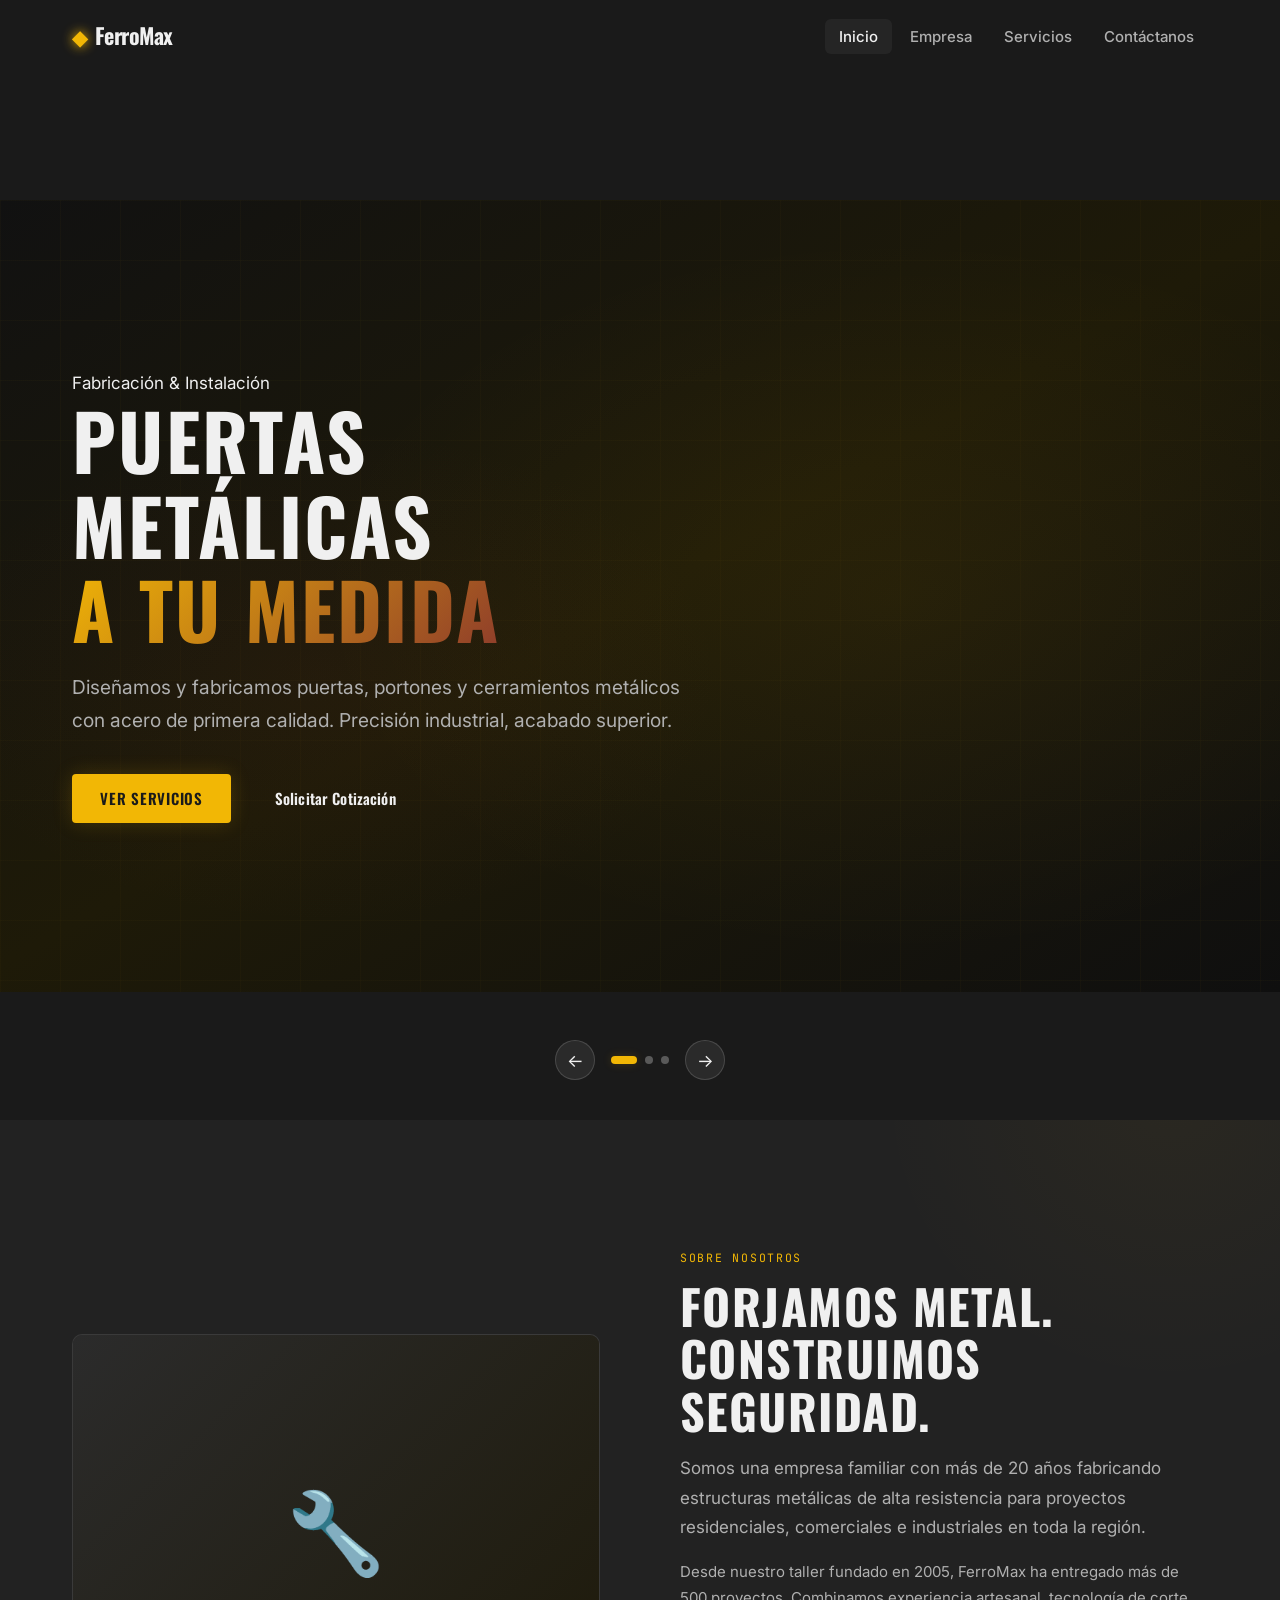
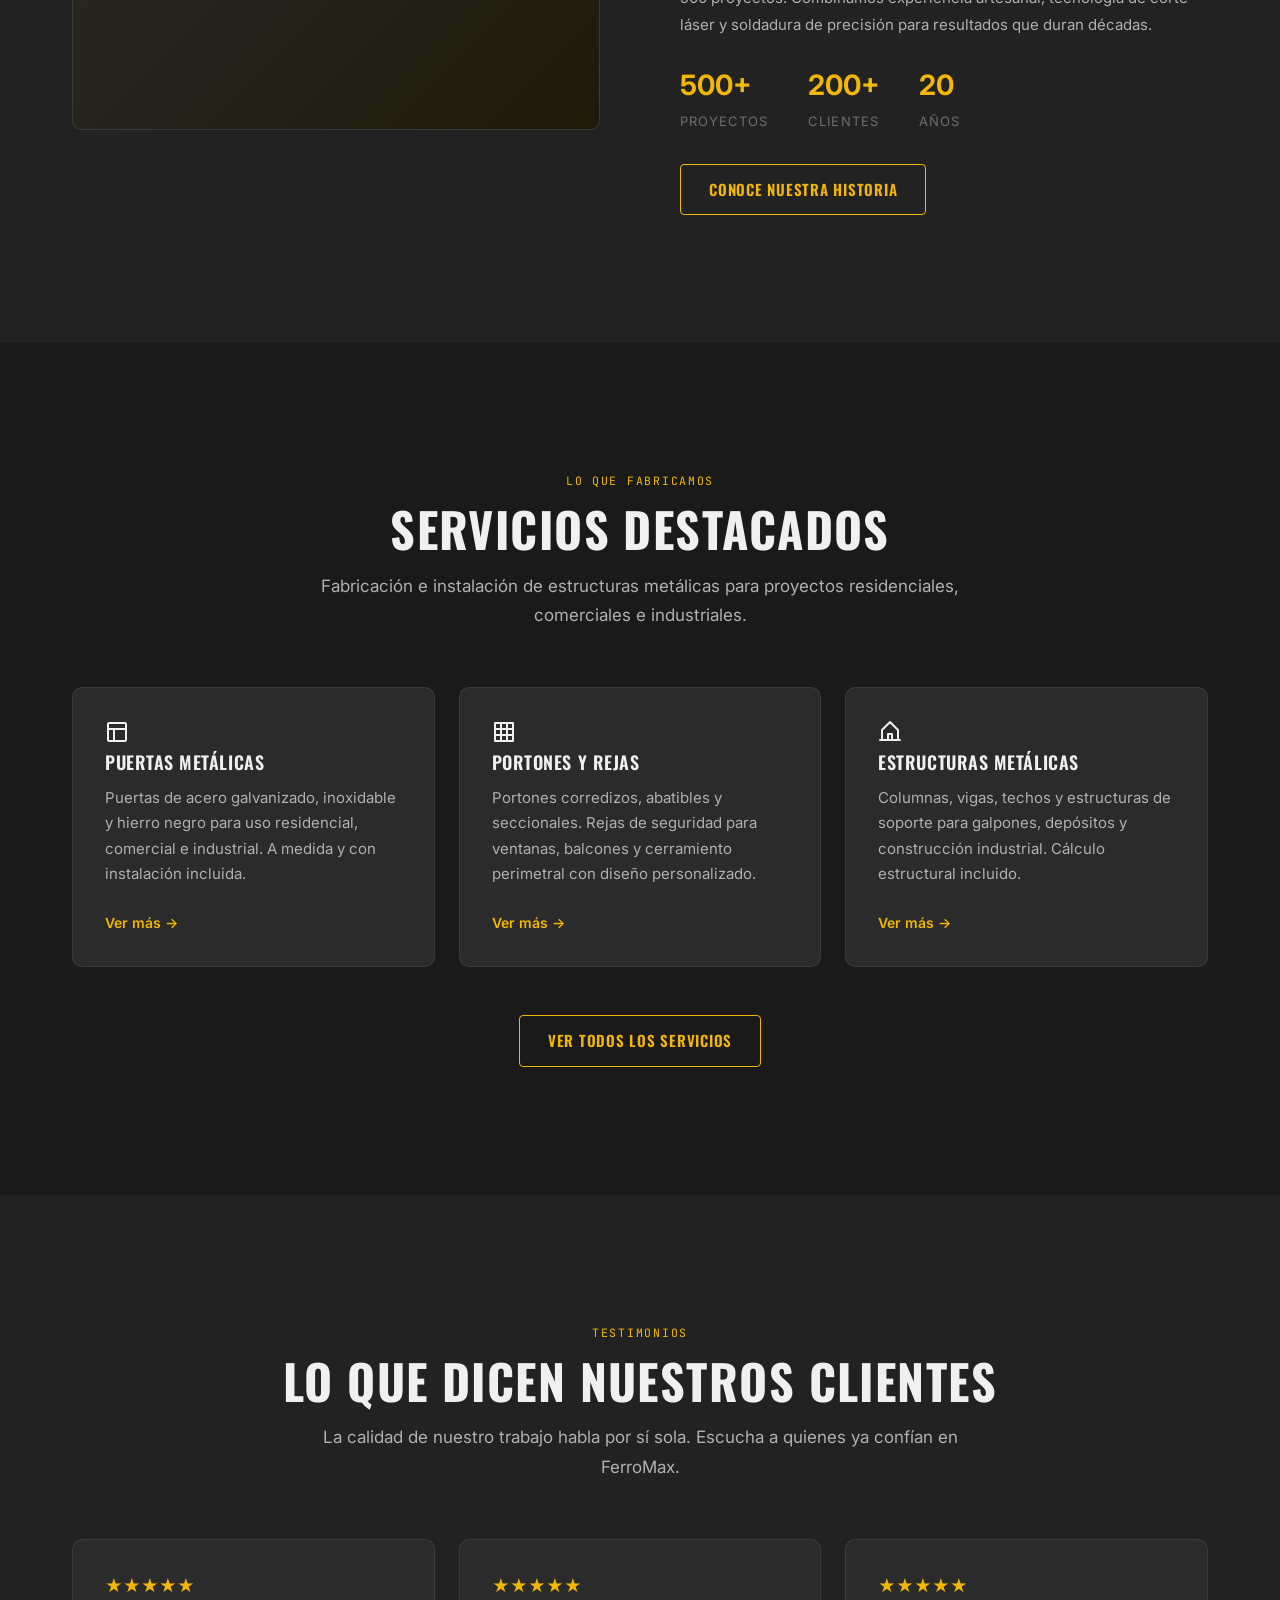
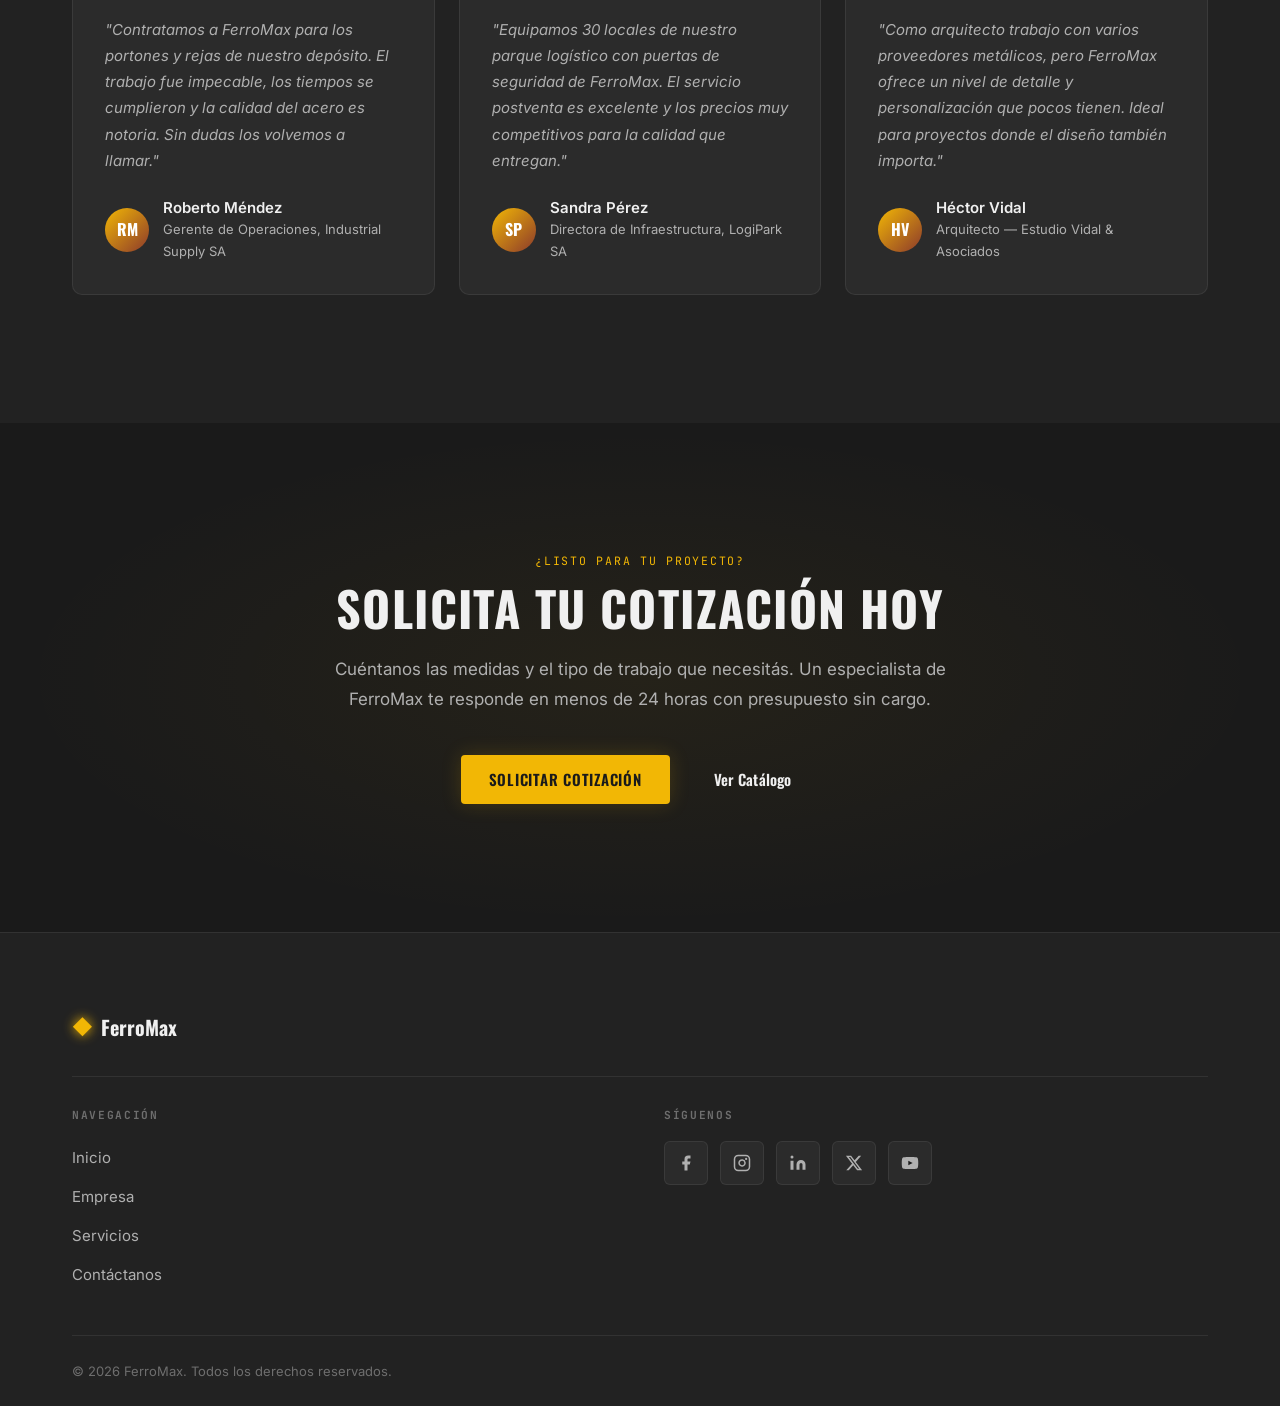
==== commit b9f70703: "feat: construction industry demo content" ====
--- a/index.html
+++ b/index.html
@@ -3,15 +3,15 @@
 <head>
   <meta charset="UTF-8">
   <meta name="viewport" content="width=device-width, initial-scale=1.0">
-  <meta name="description" content="Lumina — Agencia digital que eleva tu presencia online con diseño web, estrategia digital, branding y SEO. Contáctanos hoy.">
+  <meta name="description" content="FerroMax — Fabricación de puertas metálicas, portones, estructuras y herrería a medida. Más de 20 años de experiencia industrial.">
   <meta name="robots" content="index, follow">
-  <meta property="og:title" content="Lumina — Agencia Digital">
-  <meta property="og:description" content="Diseño web, estrategia digital y branding para empresas que quieren destacar.">
+  <meta property="og:title" content="FerroMax — Fabricación Metálica">
+  <meta property="og:description" content="Puertas metálicas, portones, estructuras y herrería de precisión. Calidad industrial a tu medida.">
   <meta property="og:type" content="website">
-  <title>Lumina — Agencia Digital | Inicio</title>
+  <title>FerroMax — Fabricación Metálica | Inicio</title>
   <link rel="preconnect" href="https://fonts.googleapis.com">
   <link rel="preconnect" href="https://fonts.gstatic.com" crossorigin>
-  <link href="https://fonts.googleapis.com/css2?family=Space+Grotesk:wght@400;500;600;700&family=Jost:wght@400;500;600&family=JetBrains+Mono:wght@400;500&display=swap" rel="stylesheet">
+  <link href="https://fonts.googleapis.com/css2?family=Oswald:wght@400;500;600;700&family=Inter:wght@400;500;600&family=JetBrains+Mono:wght@400;500&display=swap" rel="stylesheet">
   <link rel="stylesheet" href="css/styles.css">
 </head>
 <body class="page-body">
@@ -21,9 +21,9 @@
   <!-- ── HEADER ── -->
   <header class="site-header" id="site-header" role="banner">
     <div class="container header-inner">
-      <a href="index.html" class="logo" aria-label="Lumina — Inicio">
+      <a href="index.html" class="logo" aria-label="FerroMax — Inicio">
         <span class="logo-mark" aria-hidden="true">◆</span>
-        <span class="logo-text">Lumina</span>
+        <span class="logo-text">FerroMax</span>
       </a>
       <nav class="main-nav" id="main-nav" aria-label="Navegación principal">
         <ul class="nav-list" role="list">
@@ -61,10 +61,12 @@
         <article class="slide slide-1 active" aria-hidden="false">
           <div class="slide-grid" aria-hidden="true"></div>
           <div class="container slide-content">
-            <h1>Elevamos tu<br><span class="gradient-text">Presencia Digital</span></h1>
-            <p>Creamos experiencias digitales que conectan con tu audiencia, generan impacto y convierten visitantes en clientes leales.</p>
+            <span class="slide-badge">Fabricación &amp; Instalación</span>
+            <h1>Puertas Metálicas<br><span class="gradient-text">a Tu Medida</span></h1>
+            <p>Diseñamos y fabricamos puertas, portones y cerramientos metálicos con acero de primera calidad. Precisión industrial, acabado superior.</p>
             <div class="slide-actions">
               <a href="servicios.html" class="btn btn-primary">Ver Servicios</a>
+              <a href="contacto.html" class="btn btn-ghost">Solicitar Cotización</a>
             </div>
           </div>
         </article>
@@ -73,11 +75,11 @@
         <article class="slide slide-2" aria-hidden="true">
           <div class="slide-grid" aria-hidden="true"></div>
           <div class="container slide-content">
-            <span class="slide-badge">Diseño &amp; Estrategia</span>
-            <h1>Soluciones que<br><span class="gradient-text">Transforman Negocios</span></h1>
-            <p>Lorem ipsum dolor sit amet, consectetur adipiscing elit. Desde branding hasta desarrollo web, ofrecemos soluciones integrales para tu empresa.</p>
+            <span class="slide-badge">Ingeniería Metálica</span>
+            <h1>Estructuras que<br><span class="gradient-text">Soportan el Tiempo</span></h1>
+            <p>Construimos estructuras metálicas, escaleras, barandas y cerramientos para proyectos residenciales, comerciales e industriales.</p>
             <div class="slide-actions">
-              <a href="contacto.html" class="btn btn-primary">Empieza Hoy</a>
+              <a href="servicios.html" class="btn btn-primary">Explorar Catálogo</a>
             </div>
           </div>
         </article>
@@ -86,9 +88,9 @@
         <article class="slide slide-3" aria-hidden="true">
           <div class="slide-grid" aria-hidden="true"></div>
           <div class="container slide-content">
-            <span class="slide-badge">Resultados Reales</span>
-            <h1>Resultados que<br><span class="gradient-text">Hablan por Sí Solos</span></h1>
-            <p>Más de 200 proyectos entregados, 50+ clientes satisfechos y una trayectoria de crecimiento constante avalan nuestro trabajo.</p>
+            <span class="slide-badge">+20 Años de Experiencia</span>
+            <h1>Calidad que se Ve<br><span class="gradient-text">y se Siente</span></h1>
+            <p>Más de 500 proyectos entregados en obra, 200+ clientes satisfechos y dos décadas forjando excelencia metálica avalan nuestro trabajo.</p>
             <div class="slide-actions">
               <a href="contacto.html" class="btn btn-primary">Contáctanos</a>
             </div>
@@ -114,19 +116,23 @@
       <div class="container intro-grid">
         <!-- Image -->
         <div class="intro-image-wrap" data-reveal="left">
-          <div class="image-ph" role="img" aria-label="Equipo Lumina trabajando">🚀</div>
+          <div class="image-ph" role="img" aria-label="Taller FerroMax">🔧</div>
         </div>
 
         <!-- Text -->
         <div data-reveal="right">
           <span class="label">Sobre Nosotros</span>
-          <h2 id="intro-heading" class="section-title">Creamos el futuro<br>digital de tu marca</h2>
-          <p class="section-sub">Lorem ipsum dolor sit amet, consectetur adipiscing elit. Sed do eiusmod tempor incididunt ut labore et dolore magna aliqua. Ut enim ad minim veniam, quis nostrud exercitation ullamco laboris.</p>
-          <p style="color:var(--text-2);margin-top:1rem;line-height:1.75;font-size:0.9375rem;">Fundada en 2018, Lumina ha ayudado a más de 50 empresas a transformar su presencia digital. Combinamos creatividad, tecnología y estrategia para entregar resultados medibles.</p>
+          <h2 id="intro-heading" class="section-title">Forjamos metal.<br>Construimos seguridad.</h2>
+          <p class="section-sub">Somos una empresa familiar con más de 20 años fabricando estructuras metálicas de alta resistencia para proyectos residenciales, comerciales e industriales en toda la región.</p>
+          <p style="color:var(--text-2);margin-top:1rem;line-height:1.75;font-size:0.9375rem;">Desde nuestro taller fundado en 2005, FerroMax ha entregado más de 500 proyectos. Combinamos experiencia artesanal, tecnología de corte láser y soldadura de precisión para resultados que duran décadas.</p>
+          <div style="margin-top:1.5rem;display:flex;gap:2.5rem;flex-wrap:wrap;">
+            <div><div style="font-size:1.75rem;font-weight:700;color:var(--accent);">500+</div><div style="font-size:0.8125rem;color:var(--text-3);text-transform:uppercase;letter-spacing:0.08em;">Proyectos</div></div>
+            <div><div style="font-size:1.75rem;font-weight:700;color:var(--accent);">200+</div><div style="font-size:0.8125rem;color:var(--text-3);text-transform:uppercase;letter-spacing:0.08em;">Clientes</div></div>
+            <div><div style="font-size:1.75rem;font-weight:700;color:var(--accent);">20</div><div style="font-size:0.8125rem;color:var(--text-3);text-transform:uppercase;letter-spacing:0.08em;">Años</div></div>
+          </div>
           <div style="margin-top:2rem;">
             <a href="empresa.html" class="btn btn-outline">Conoce nuestra historia</a>
           </div>
-
         </div>
       </div>
     </section>
@@ -135,40 +141,40 @@
     <section aria-labelledby="services-heading">
       <div class="container">
         <div class="section-header centered" data-reveal>
-          <span class="label">Lo que hacemos</span>
+          <span class="label">Lo que fabricamos</span>
           <h2 id="services-heading" class="section-title">Servicios Destacados</h2>
-          <p class="section-sub">Soluciones digitales integrales diseñadas para impulsar el crecimiento de tu negocio.</p>
+          <p class="section-sub">Fabricación e instalación de estructuras metálicas para proyectos residenciales, comerciales e industriales.</p>
         </div>
 
         <div class="cards-grid" role="list">
           <!-- Card 1 -->
           <article class="card" data-reveal data-delay="1" role="listitem">
             <div class="card-icon" aria-hidden="true">
-              <svg viewBox="0 0 24 24" aria-hidden="true"><rect x="2" y="3" width="20" height="14" rx="2"/><path d="M8 21h8M12 17v4"/></svg>
-            </div>
-            <h3 class="card-title">Diseño Web</h3>
-            <p class="card-desc">Lorem ipsum dolor sit amet, consectetur adipiscing elit. Creamos sitios web modernos, rápidos y optimizados para convertir.</p>
-            <a href="servicios.html" class="card-link" aria-label="Ver más sobre Diseño Web">Ver más →</a>
+              <svg viewBox="0 0 24 24" aria-hidden="true"><rect x="3" y="3" width="18" height="18" rx="1"/><path d="M3 9h18M9 21V9"/></svg>
+            </div>
+            <h3 class="card-title">Puertas Metálicas</h3>
+            <p class="card-desc">Puertas de acero galvanizado, inoxidable y hierro negro para uso residencial, comercial e industrial. A medida y con instalación incluida.</p>
+            <a href="servicios.html" class="card-link" aria-label="Ver más sobre Puertas Metálicas">Ver más →</a>
           </article>
 
           <!-- Card 2 -->
           <article class="card" data-reveal data-delay="2" role="listitem">
             <div class="card-icon" aria-hidden="true">
-              <svg viewBox="0 0 24 24" aria-hidden="true"><path d="M12 2L2 7l10 5 10-5-10-5M2 17l10 5 10-5M2 12l10 5 10-5"/></svg>
-            </div>
-            <h3 class="card-title">Estrategia Digital</h3>
-            <p class="card-desc">Ut enim ad minim veniam, quis nostrud exercitation. Desarrollamos planes digitales alineados con tus objetivos de negocio.</p>
-            <a href="servicios.html" class="card-link" aria-label="Ver más sobre Estrategia Digital">Ver más →</a>
+              <svg viewBox="0 0 24 24" aria-hidden="true"><path d="M3 3h18v18H3zM3 9h18M3 15h18M9 3v18M15 3v18"/></svg>
+            </div>
+            <h3 class="card-title">Portones y Rejas</h3>
+            <p class="card-desc">Portones corredizos, abatibles y seccionales. Rejas de seguridad para ventanas, balcones y cerramiento perimetral con diseño personalizado.</p>
+            <a href="servicios.html" class="card-link" aria-label="Ver más sobre Portones y Rejas">Ver más →</a>
           </article>
 
           <!-- Card 3 -->
           <article class="card" data-reveal data-delay="3" role="listitem">
             <div class="card-icon" aria-hidden="true">
-              <svg viewBox="0 0 24 24" aria-hidden="true"><circle cx="11" cy="11" r="8"/><path d="m21 21-4.35-4.35M11 8v6M8 11h6"/></svg>
-            </div>
-            <h3 class="card-title">SEO &amp; Posicionamiento</h3>
-            <p class="card-desc">Duis aute irure dolor in reprehenderit. Optimizamos tu visibilidad en buscadores para atraer tráfico orgánico de calidad.</p>
-            <a href="servicios.html" class="card-link" aria-label="Ver más sobre SEO">Ver más →</a>
+              <svg viewBox="0 0 24 24" aria-hidden="true"><path d="M2 20h20M4 20V10l8-8 8 8v10M10 20v-6h4v6"/></svg>
+            </div>
+            <h3 class="card-title">Estructuras Metálicas</h3>
+            <p class="card-desc">Columnas, vigas, techos y estructuras de soporte para galpones, depósitos y construcción industrial. Cálculo estructural incluido.</p>
+            <a href="servicios.html" class="card-link" aria-label="Ver más sobre Estructuras Metálicas">Ver más →</a>
           </article>
         </div>
 
@@ -184,42 +190,42 @@
         <div class="section-header centered" data-reveal>
           <span class="label">Testimonios</span>
           <h2 id="testimonials-heading" class="section-title">Lo que dicen nuestros clientes</h2>
-          <p class="section-sub">La satisfacción de nuestros clientes es nuestra mayor motivación.</p>
+          <p class="section-sub">La calidad de nuestro trabajo habla por sí sola. Escucha a quienes ya confían en FerroMax.</p>
         </div>
 
         <div class="testimonials-grid" role="list">
           <article class="testimonial-card" data-reveal data-delay="1" role="listitem">
             <div class="stars" aria-label="5 de 5 estrellas">★★★★★</div>
-            <p class="testimonial-text">"Lorem ipsum dolor sit amet, consectetur adipiscing elit. Lumina transformó completamente nuestra presencia digital. Los resultados superaron todas nuestras expectativas."</p>
+            <p class="testimonial-text">"Contratamos a FerroMax para los portones y rejas de nuestro depósito. El trabajo fue impecable, los tiempos se cumplieron y la calidad del acero es notoria. Sin dudas los volvemos a llamar."</p>
             <div class="author">
-              <div class="author-avatar" aria-hidden="true">MR</div>
+              <div class="author-avatar" aria-hidden="true">RM</div>
               <div>
-                <div class="author-name">María Rodríguez</div>
-                <div class="author-role">CEO, TechStart SA</div>
+                <div class="author-name">Roberto Méndez</div>
+                <div class="author-role">Gerente de Operaciones, Industrial Supply SA</div>
               </div>
             </div>
           </article>
 
           <article class="testimonial-card" data-reveal data-delay="2" role="listitem">
             <div class="stars" aria-label="5 de 5 estrellas">★★★★★</div>
-            <p class="testimonial-text">"Ut enim ad minim veniam, quis nostrud exercitation ullamco. El equipo de Lumina es altamente profesional y creativo. Recomiendo sus servicios sin dudas."</p>
+            <p class="testimonial-text">"Equipamos 30 locales de nuestro parque logístico con puertas de seguridad de FerroMax. El servicio postventa es excelente y los precios muy competitivos para la calidad que entregan."</p>
             <div class="author">
-              <div class="author-avatar" aria-hidden="true">CL</div>
+              <div class="author-avatar" aria-hidden="true">SP</div>
               <div>
-                <div class="author-name">Carlos López</div>
-                <div class="author-role">Director de Marketing, Innovex</div>
+                <div class="author-name">Sandra Pérez</div>
+                <div class="author-role">Directora de Infraestructura, LogiPark SA</div>
               </div>
             </div>
           </article>
 
           <article class="testimonial-card" data-reveal data-delay="3" role="listitem">
             <div class="stars" aria-label="5 de 5 estrellas">★★★★★</div>
-            <p class="testimonial-text">"Duis aute irure dolor in reprehenderit in voluptate. Gracias a Lumina nuestras ventas online aumentaron un 140% en solo 6 meses."</p>
+            <p class="testimonial-text">"Como arquitecto trabajo con varios proveedores metálicos, pero FerroMax ofrece un nivel de detalle y personalización que pocos tienen. Ideal para proyectos donde el diseño también importa."</p>
             <div class="author">
-              <div class="author-avatar" aria-hidden="true">AG</div>
+              <div class="author-avatar" aria-hidden="true">HV</div>
               <div>
-                <div class="author-name">Ana García</div>
-                <div class="author-role">Fundadora, ModaVerde</div>
+                <div class="author-name">Héctor Vidal</div>
+                <div class="author-role">Arquitecto — Estudio Vidal &amp; Asociados</div>
               </div>
             </div>
           </article>
@@ -231,11 +237,12 @@
     <section class="cta-section" aria-labelledby="cta-heading">
       <div class="container">
         <div class="cta-inner" data-reveal>
-          <span class="label">¿Listo para empezar?</span>
-          <h2 id="cta-heading">Hagamos crecer tu negocio juntos</h2>
-          <p>Lorem ipsum dolor sit amet, consectetur adipiscing elit. Cuéntanos sobre tu proyecto y te mostraremos cómo podemos ayudarte.</p>
+          <span class="label">¿Listo para tu proyecto?</span>
+          <h2 id="cta-heading">Solicita tu cotización hoy</h2>
+          <p>Cuéntanos las medidas y el tipo de trabajo que necesitás. Un especialista de FerroMax te responde en menos de 24 horas con presupuesto sin cargo.</p>
           <div class="cta-actions">
-            <a href="contacto.html" class="btn btn-primary">Iniciar un proyecto</a>
+            <a href="contacto.html" class="btn btn-primary">Solicitar Cotización</a>
+            <a href="servicios.html" class="btn btn-ghost">Ver Catálogo</a>
           </div>
         </div>
       </div>
@@ -249,7 +256,7 @@
       <!-- Brand row -->
       <div class="footer-brand-row">
         <span class="logo-mark" aria-hidden="true">◆</span>
-        <span class="footer-logo-text">Lumina</span>
+        <span class="footer-logo-text">FerroMax</span>
       </div>
 
       <!-- Two columns -->
@@ -291,7 +298,7 @@
 
     <div class="footer-bottom">
       <div class="container" style="display:flex;flex-wrap:wrap;justify-content:space-between;align-items:center;gap:0.5rem;">
-        <p class="footer-copy">&copy; 2026 Lumina. Todos los derechos reservados.</p>
+        <p class="footer-copy">&copy; 2026 FerroMax. Todos los derechos reservados.</p>
       </div>
     </div>
   </footer>
--- a/css/styles.css
+++ b/css/styles.css
@@ -1,36 +1,36 @@
 /* =============================================================
-   LUMINA — Global Stylesheet v1.0
-   Dark-first · Mobile-first · Neon accents · SEO-ready
+   FERROMAX — Global Stylesheet v2.0
+   Industrial · Steel · Metal Construction · Mobile-first
    ============================================================= */
 
 /* ── 1. DESIGN TOKENS ── */
 :root {
-  /* Background palette */
-  --bg: #080810;
-  --bg-surface: #0f0f1a;
-  --bg-card: #14142a;
-  --bg-card-hover: #1a1a32;
+  /* Background palette — dark steel */
+  --bg: #1a1a1a;
+  --bg-surface: #222222;
+  --bg-card: #2b2b2b;
+  --bg-card-hover: #333333;
 
   /* Borders */
-  --border: rgba(255, 255, 255, 0.06);
-  --border-md: rgba(255, 255, 255, 0.12);
-
-  /* Accent colors */
-  --accent: #00d4ff;
-  --accent-hover: #33ddff;
-  --accent-glow: rgba(0, 212, 255, 0.16);
-  --accent-2: #7c3aed;
-  --accent-2-glow: rgba(124, 58, 237, 0.16);
-  --accent-amber: #f59e0b;
+  --border: rgba(255, 255, 255, 0.07);
+  --border-md: rgba(255, 255, 255, 0.15);
+
+  /* Accent colors — safety yellow + rust */
+  --accent: #F2B705;
+  --accent-hover: #f5c432;
+  --accent-glow: rgba(242, 183, 5, 0.18);
+  --accent-2: #8C3A2B;
+  --accent-2-glow: rgba(140, 58, 43, 0.2);
+  --accent-amber: #F2B705;
 
   /* Text */
-  --text: #f0f0f8;
-  --text-2: #9898b4;
-  --text-3: #54547a;
-
-  /* Typography */
-  --font-display: 'Space Grotesk', system-ui, sans-serif;
-  --font-body: 'Jost', system-ui, -apple-system, sans-serif;
+  --text: #F0F0F0;
+  --text-2: #B0B0B0;
+  --text-3: #6E6E6E;
+
+  /* Typography — Industrial */
+  --font-display: 'Oswald', 'Impact', sans-serif;
+  --font-body: 'Inter', 'Roboto', system-ui, sans-serif;
   --font-mono: 'JetBrains Mono', 'Fira Code', monospace;
 
   /* Fluid type scale */
@@ -44,11 +44,11 @@
   --pad: clamp(1rem, 4vw, 2rem);
   --section: clamp(5rem, 10vw, 9rem);
 
-  /* Border radius */
-  --r-sm: 8px;
-  --r-md: 14px;
-  --r-lg: 22px;
-  --r-xl: 40px;
+  /* Border radius — industrial, sharper corners */
+  --r-sm: 4px;
+  --r-md: 6px;
+  --r-lg: 10px;
+  --r-xl: 4px;
 
   /* Shadows */
   --shadow: 0 8px 32px rgba(0, 0, 0, 0.55);
@@ -114,9 +114,10 @@
 h1, h2, h3, h4, h5, h6 {
   font-family: var(--font-display);
   font-weight: 700;
-  line-height: 1.15;
-  letter-spacing: -0.02em;
+  line-height: 1.1;
+  letter-spacing: 0.03em;
   color: var(--text);
+  text-transform: uppercase;
 }
 
 /* ── 3. LAYOUT ── */
@@ -182,12 +183,15 @@
 
 .btn-primary {
   background: var(--accent);
-  color: #080810;
+  color: #1a1a1a;
   box-shadow: 0 0 20px var(--accent-glow);
+  font-family: var(--font-display);
+  letter-spacing: 0.05em;
+  text-transform: uppercase;
 }
 .btn-primary:hover {
   background: var(--accent-hover);
-  box-shadow: 0 0 32px rgba(0, 212, 255, 0.35);
+  box-shadow: 0 0 32px rgba(242, 183, 5, 0.4);
   transform: translateY(-2px);
 }
 
@@ -195,10 +199,12 @@
   background: var(--accent-2);
   color: #fff;
   box-shadow: 0 0 20px var(--accent-2-glow);
+  letter-spacing: 0.05em;
+  text-transform: uppercase;
 }
 .btn-secondary:hover {
-  background: #8b46f5;
-  box-shadow: 0 0 32px rgba(124, 58, 237, 0.35);
+  background: #a04432;
+  box-shadow: 0 0 32px rgba(140, 58, 43, 0.4);
   transform: translateY(-2px);
 }
 
@@ -206,10 +212,12 @@
   background: transparent;
   color: var(--accent);
   border: 1px solid var(--accent);
+  letter-spacing: 0.05em;
+  text-transform: uppercase;
 }
 .btn-outline:hover {
   background: var(--accent);
-  color: #080810;
+  color: #1a1a1a;
   box-shadow: var(--glow);
   transform: translateY(-2px);
 }
@@ -226,10 +234,10 @@
 }
 
 .site-header.scrolled {
-  background: rgba(8, 8, 16, 0.9);
+  background: rgba(26, 26, 26, 0.95);
   backdrop-filter: blur(18px);
   -webkit-backdrop-filter: blur(18px);
-  border-bottom-color: var(--border);
+  border-bottom-color: var(--border-md);
 }
 
 .header-inner {
@@ -327,7 +335,7 @@
   top: 72px;
   left: 0;
   right: 0;
-  background: rgba(8, 8, 16, 0.98);
+  background: rgba(26, 26, 26, 0.98);
   backdrop-filter: blur(20px);
   -webkit-backdrop-filter: blur(20px);
   border-bottom: 1px solid var(--border);
@@ -416,13 +424,13 @@
 }
 
 .slide-1::before {
-  background: linear-gradient(135deg, #06091c 0%, #120830 45%, #060e24 100%);
+  background: linear-gradient(150deg, #111111 0%, #1e1a08 50%, #0f0f0f 100%);
 }
 .slide-2::before {
-  background: linear-gradient(135deg, #091a06 0%, #060e30 45%, #180830 100%);
+  background: linear-gradient(150deg, #120a07 0%, #1c1108 50%, #111010 100%);
 }
 .slide-3::before {
-  background: linear-gradient(135deg, #1a0608 0%, #0c0618 45%, #06101c 100%);
+  background: linear-gradient(150deg, #0c0c0c 0%, #181410 50%, #0f0d0b 100%);
 }
 
 /* Ambient glow overlays */
@@ -431,8 +439,8 @@
   position: absolute;
   inset: 0;
   background:
-    radial-gradient(ellipse 65% 65% at 70% 50%, rgba(0, 212, 255, 0.07) 0%, transparent 70%),
-    radial-gradient(ellipse 45% 45% at 25% 60%, rgba(124, 58, 237, 0.09) 0%, transparent 70%);
+    radial-gradient(ellipse 65% 65% at 70% 50%, rgba(242, 183, 5, 0.06) 0%, transparent 70%),
+    radial-gradient(ellipse 45% 45% at 25% 60%, rgba(140, 58, 43, 0.07) 0%, transparent 70%);
   z-index: 1;
   pointer-events: none;
 }
@@ -442,8 +450,8 @@
   position: absolute;
   inset: 0;
   background-image:
-    linear-gradient(rgba(0, 212, 255, 0.03) 1px, transparent 1px),
-    linear-gradient(90deg, rgba(0, 212, 255, 0.03) 1px, transparent 1px);
+    linear-gradient(rgba(242, 183, 5, 0.025) 1px, transparent 1px),
+    linear-gradient(90deg, rgba(242, 183, 5, 0.025) 1px, transparent 1px);
   background-size: 60px 60px;
   z-index: 1;
   pointer-events: none;
@@ -529,7 +537,7 @@
 .slider-btn:hover {
   background: var(--accent);
   border-color: var(--accent);
-  color: #080810;
+  color: #1a1a1a;
   box-shadow: 0 0 14px var(--accent-glow);
 }
 
@@ -548,7 +556,7 @@
   right: -15%;
   width: 600px;
   height: 600px;
-  background: radial-gradient(circle, rgba(124, 58, 237, 0.055) 0%, transparent 70%);
+  background: radial-gradient(circle, rgba(242, 183, 5, 0.04) 0%, transparent 70%);
   pointer-events: none;
 }
 
@@ -580,7 +588,7 @@
   display: flex;
   align-items: center;
   justify-content: center;
-  background: linear-gradient(135deg, #14142a, #1a1040);
+  background: linear-gradient(135deg, #2b2b2b, #1e1a0a);
   font-size: 5rem;
 }
 
@@ -769,7 +777,7 @@
   content: '';
   position: absolute;
   inset: 0;
-  background: radial-gradient(ellipse 70% 70% at 50% 50%, rgba(0, 212, 255, 0.05) 0%, transparent 70%);
+  background: radial-gradient(ellipse 70% 70% at 50% 50%, rgba(242, 183, 5, 0.05) 0%, transparent 70%);
   pointer-events: none;
 }
 .cta-inner {
@@ -797,7 +805,7 @@
   right: -10%;
   width: 500px;
   height: 500px;
-  background: radial-gradient(circle, rgba(0, 212, 255, 0.05) 0%, transparent 70%);
+  background: radial-gradient(circle, rgba(242, 183, 5, 0.05) 0%, transparent 70%);
   pointer-events: none;
 }
 .page-hero::after {
@@ -807,7 +815,7 @@
   left: -10%;
   width: 400px;
   height: 400px;
-  background: radial-gradient(circle, rgba(124, 58, 237, 0.06) 0%, transparent 70%);
+  background: radial-gradient(circle, rgba(140, 58, 43, 0.06) 0%, transparent 70%);
   pointer-events: none;
 }
 .page-hero-content {
@@ -1306,3 +1314,237 @@
 ::-webkit-scrollbar-thumb:hover { background: var(--accent); }
 
 hr.divider { height: 1px; background: var(--border); border: none; margin: 0; }
+
+/* ── 17. QUOTATION WIZARD MODAL ── */
+.wz-modal {
+  position: fixed;
+  inset: 0;
+  z-index: 200;
+  display: flex;
+  align-items: center;
+  justify-content: center;
+  padding: 1rem;
+  pointer-events: none;
+  opacity: 0;
+  transition: opacity var(--t-slow);
+}
+.wz-modal.open {
+  opacity: 1;
+  pointer-events: all;
+}
+.wz-overlay {
+  position: absolute;
+  inset: 0;
+  background: rgba(0, 0, 0, 0.8);
+  cursor: pointer;
+}
+.wz-dialog {
+  position: relative;
+  z-index: 1;
+  background: var(--bg-card);
+  border: 1px solid var(--border-md);
+  border-top: 3px solid var(--accent);
+  border-radius: var(--r-md);
+  width: 100%;
+  max-width: 600px;
+  max-height: 92vh;
+  overflow-y: auto;
+  padding: clamp(1.5rem, 4vw, 2.5rem);
+  box-shadow: 0 24px 80px rgba(0, 0, 0, 0.7);
+  transform: translateY(20px) scale(0.97);
+  transition: transform var(--t-slow);
+}
+.wz-modal.open .wz-dialog {
+  transform: translateY(0) scale(1);
+}
+.wz-dialog::-webkit-scrollbar { width: 4px; }
+.wz-dialog::-webkit-scrollbar-thumb { background: var(--border-md); border-radius: 2px; }
+.wz-header {
+  display: flex;
+  align-items: flex-start;
+  justify-content: space-between;
+  gap: 1rem;
+  margin-bottom: 1.5rem;
+}
+.wz-service-tag {
+  font-family: var(--font-mono);
+  font-size: 0.68rem;
+  letter-spacing: 0.12em;
+  text-transform: uppercase;
+  color: var(--accent);
+  background: var(--accent-glow);
+  border: 1px solid rgba(242, 183, 5, 0.25);
+  padding: 0.25rem 0.75rem;
+  border-radius: var(--r-sm);
+  display: inline-block;
+  margin-bottom: 0.5rem;
+}
+.wz-title {
+  font-size: 1.375rem;
+  font-weight: 700;
+  letter-spacing: 0.05em;
+  color: var(--text);
+  text-transform: uppercase;
+}
+.wz-close {
+  width: 36px;
+  height: 36px;
+  border-radius: var(--r-sm);
+  background: var(--bg-surface);
+  border: 1px solid var(--border);
+  display: flex;
+  align-items: center;
+  justify-content: center;
+  font-size: 1.25rem;
+  color: var(--text-2);
+  flex-shrink: 0;
+  line-height: 1;
+  transition: var(--t);
+}
+.wz-close:hover {
+  background: rgba(242, 183, 5, 0.1);
+  border-color: var(--accent);
+  color: var(--accent);
+}
+.wz-progress { margin-bottom: 2rem; }
+.wz-prog-track {
+  height: 3px;
+  background: var(--border-md);
+  border-radius: 2px;
+  margin-bottom: 0.75rem;
+}
+.wz-prog-fill {
+  height: 100%;
+  background: var(--accent);
+  border-radius: 2px;
+  transition: width 0.4s var(--ease);
+  box-shadow: 0 0 8px rgba(242, 183, 5, 0.45);
+}
+.wz-prog-labels {
+  display: flex;
+  justify-content: space-between;
+}
+.wz-prog-label {
+  font-family: var(--font-mono);
+  font-size: 0.6rem;
+  letter-spacing: 0.06em;
+  text-transform: uppercase;
+  color: var(--text-3);
+  transition: color var(--t);
+}
+.wz-prog-label.active { color: var(--accent); font-weight: 600; }
+.wz-step { display: none; }
+.wz-step.active { display: block; animation: wzFadeIn 0.3s var(--ease); }
+@keyframes wzFadeIn {
+  from { opacity: 0; transform: translateX(10px); }
+  to   { opacity: 1; transform: translateX(0); }
+}
+.wz-step-label {
+  font-family: var(--font-mono);
+  font-size: 0.68rem;
+  letter-spacing: 0.1em;
+  text-transform: uppercase;
+  color: var(--text-3);
+  margin-bottom: 0.5rem;
+  display: block;
+}
+.wz-step-title {
+  font-size: 1.2rem;
+  font-weight: 700;
+  letter-spacing: 0.04em;
+  text-transform: uppercase;
+  margin-bottom: 1.25rem;
+  color: var(--text);
+}
+.wz-step-sub {
+  font-size: 0.875rem;
+  color: var(--text-2);
+  margin-bottom: 1.25rem;
+  margin-top: -0.75rem;
+  line-height: 1.6;
+}
+.wz-options {
+  display: flex;
+  flex-direction: column;
+  gap: 0.625rem;
+  margin-bottom: 1.5rem;
+}
+.wz-options-grid {
+  display: grid;
+  grid-template-columns: repeat(2, 1fr);
+  gap: 0.625rem;
+  margin-bottom: 1.5rem;
+}
+@media (max-width: 420px) { .wz-options-grid { grid-template-columns: 1fr; } }
+.wz-option {
+  display: flex;
+  align-items: center;
+  gap: 0.875rem;
+  padding: 0.875rem 1rem;
+  background: var(--bg-surface);
+  border: 1px solid var(--border);
+  border-radius: var(--r-sm);
+  text-align: left;
+  cursor: pointer;
+  transition: var(--t);
+  font-size: 0.9375rem;
+  color: var(--text-2);
+  width: 100%;
+}
+.wz-option:hover {
+  background: var(--bg-card-hover);
+  border-color: var(--border-md);
+  color: var(--text);
+}
+.wz-option.selected {
+  background: var(--accent-glow);
+  border-color: var(--accent);
+  color: var(--text);
+}
+.wz-opt-icon { font-size: 1.25rem; flex-shrink: 0; }
+.wz-opt-label { font-weight: 500; }
+.wz-fields { display: flex; flex-direction: column; }
+.wz-actions {
+  display: flex;
+  justify-content: space-between;
+  align-items: center;
+  gap: 1rem;
+  margin-top: 1.5rem;
+  padding-top: 1.5rem;
+  border-top: 1px solid var(--border);
+}
+.wz-btn { min-width: 130px; }
+.wz-error {
+  font-size: 0.8125rem;
+  color: #f87171;
+  margin-bottom: 0.75rem;
+  display: none;
+}
+.wz-step-confirm { text-align: center; padding: 1.5rem 0; }
+.wz-confirm-icon { font-size: 4rem; margin-bottom: 1rem; line-height: 1; display: block; }
+.wz-confirm-text {
+  color: var(--text-2);
+  font-size: 0.9375rem;
+  line-height: 1.8;
+  max-width: 44ch;
+  margin-inline: auto;
+  margin-bottom: 1.5rem;
+}
+.card[data-service] { cursor: pointer; }
+.card-quote-btn {
+  display: inline-flex;
+  align-items: center;
+  gap: 0.375rem;
+  font-size: 0.875rem;
+  font-weight: 600;
+  color: var(--accent);
+  margin-top: 1.5rem;
+  transition: var(--t);
+  background: none;
+  border: none;
+  cursor: pointer;
+  font-family: inherit;
+  padding: 0;
+  letter-spacing: 0.03em;
+}
+.card-quote-btn:hover { gap: 0.65rem; }
